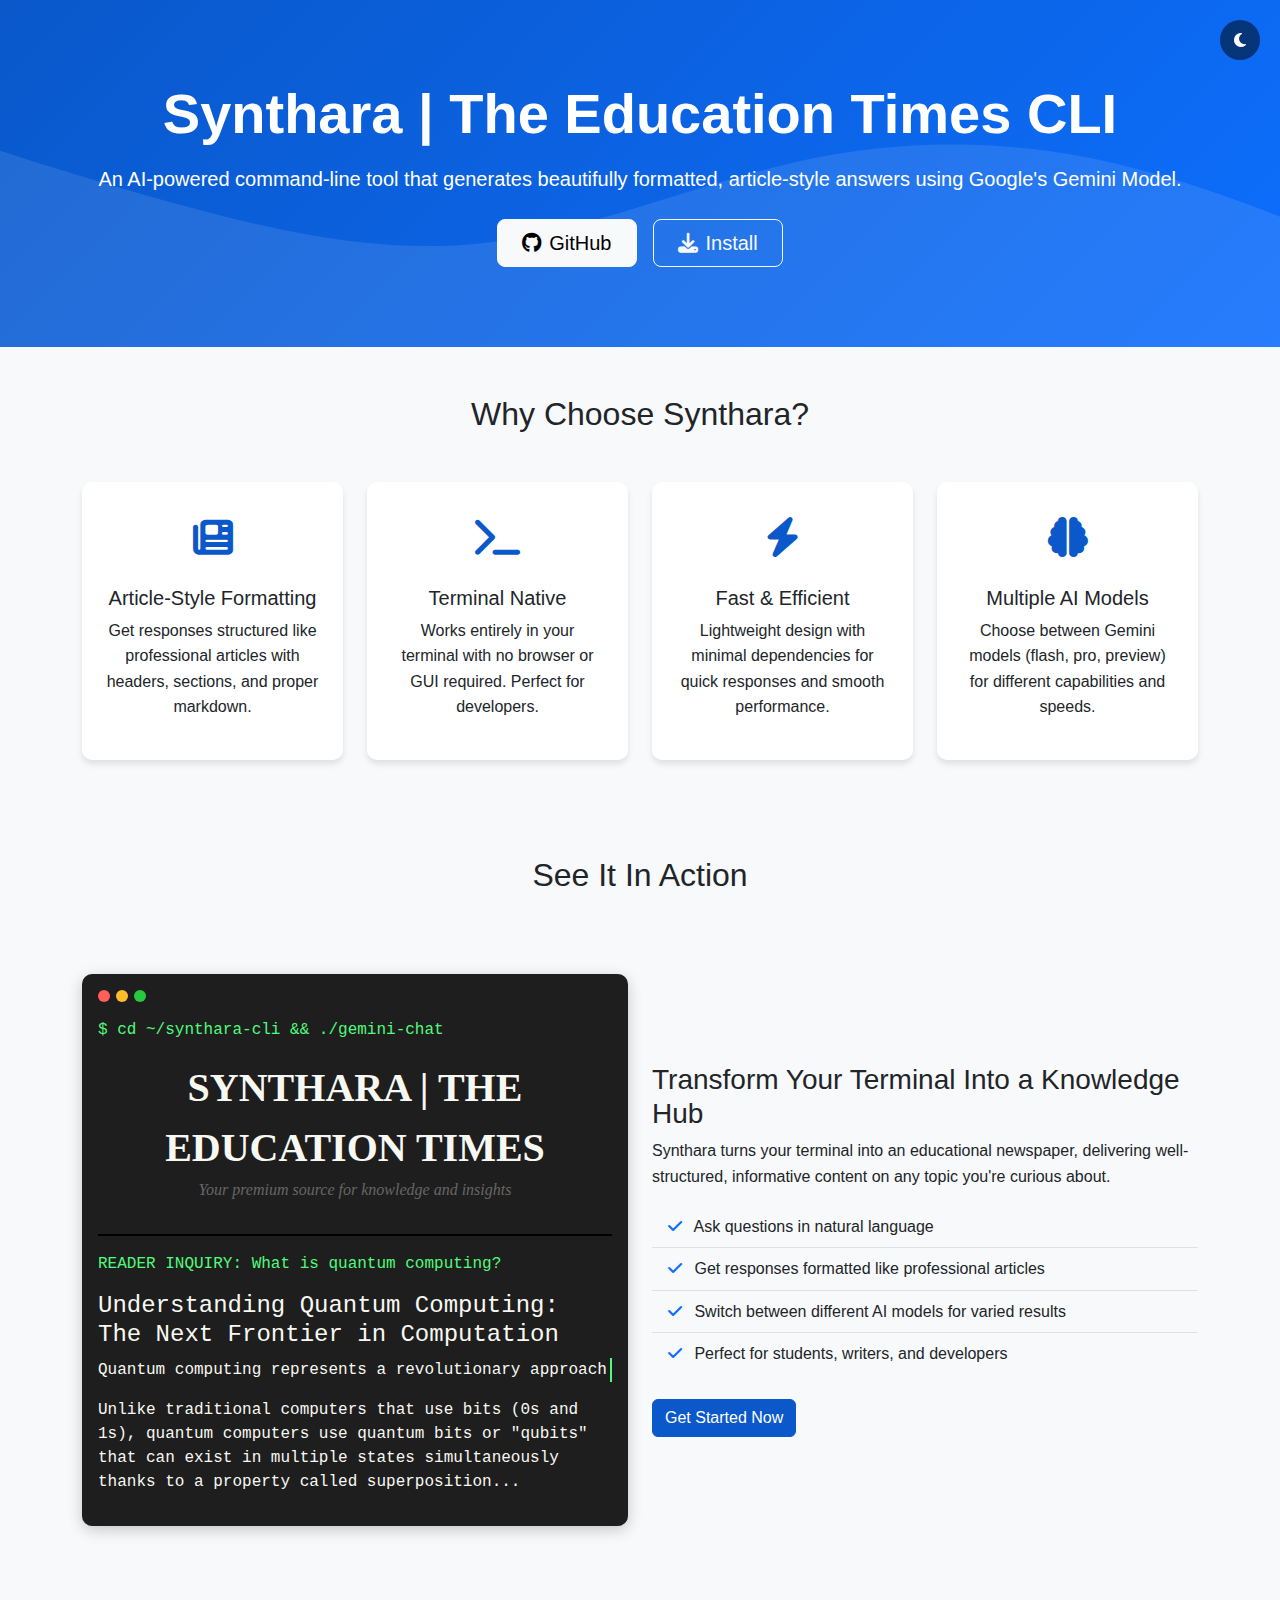
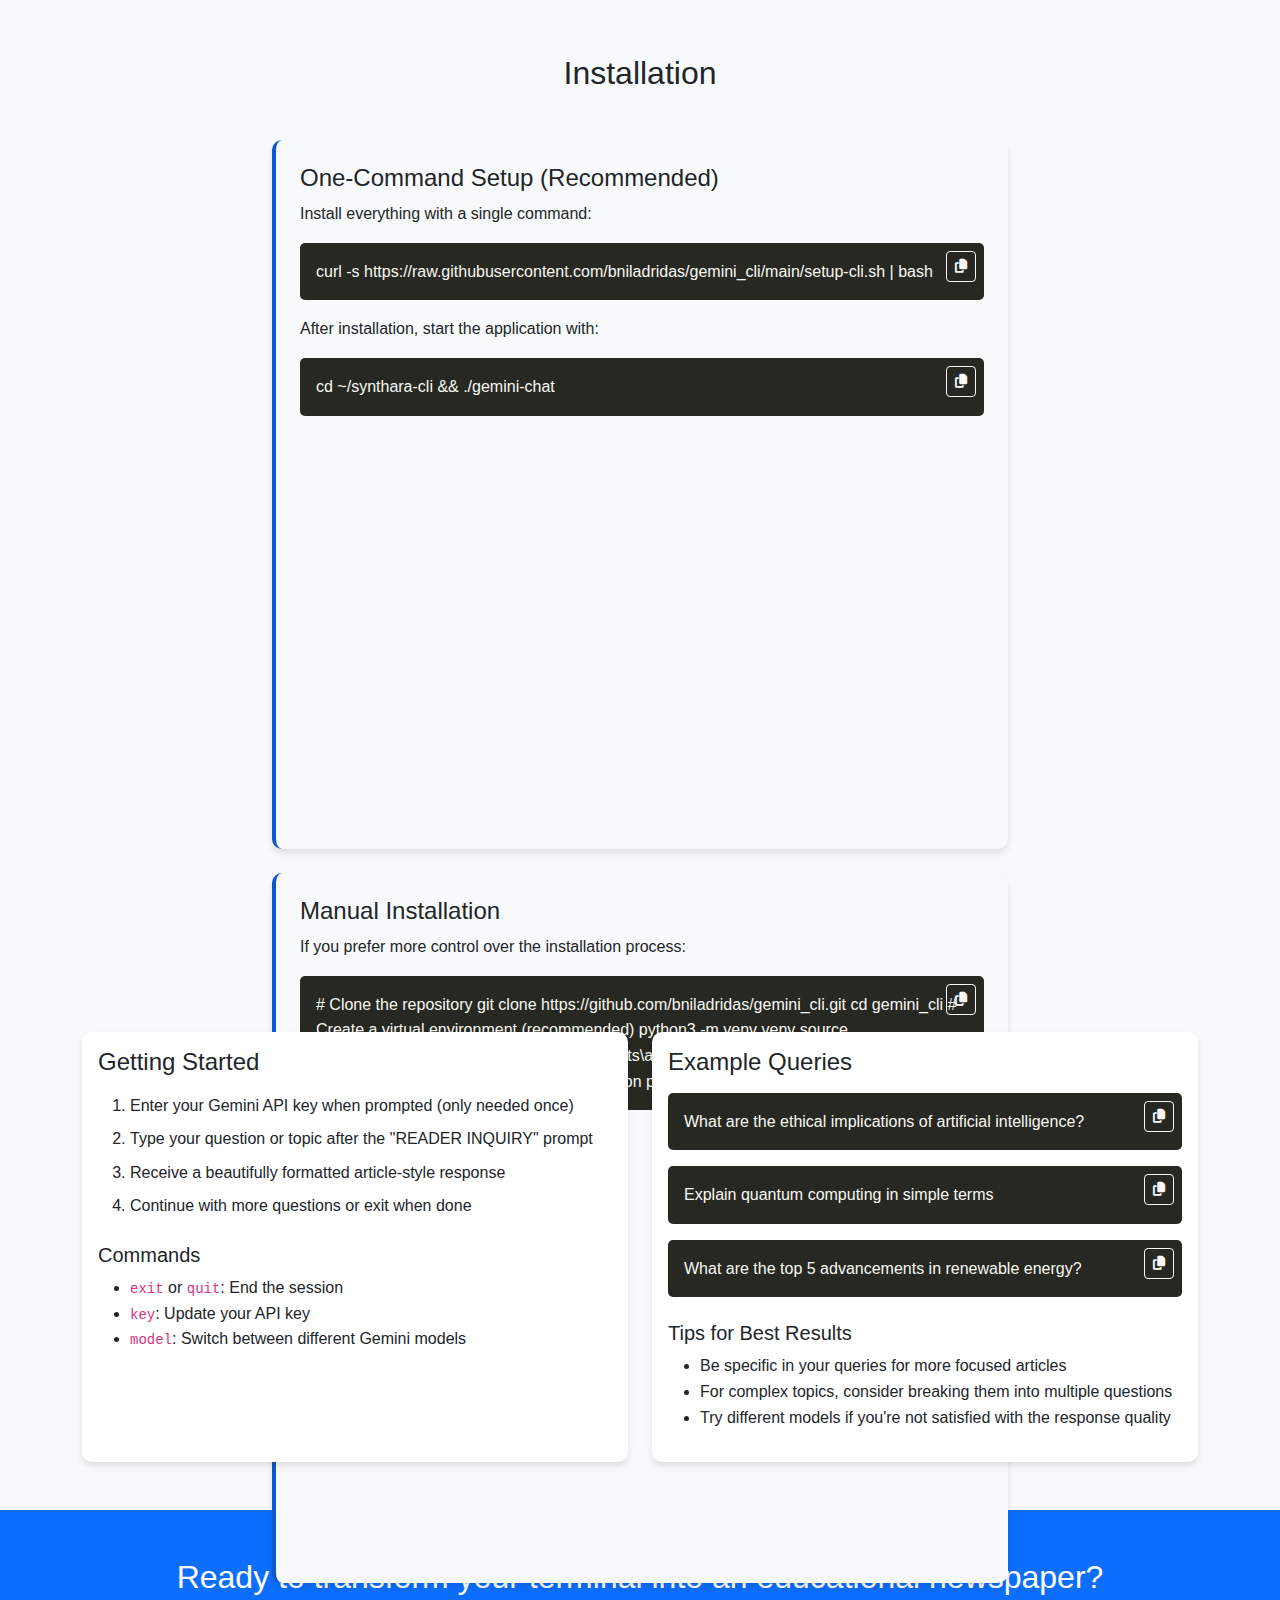
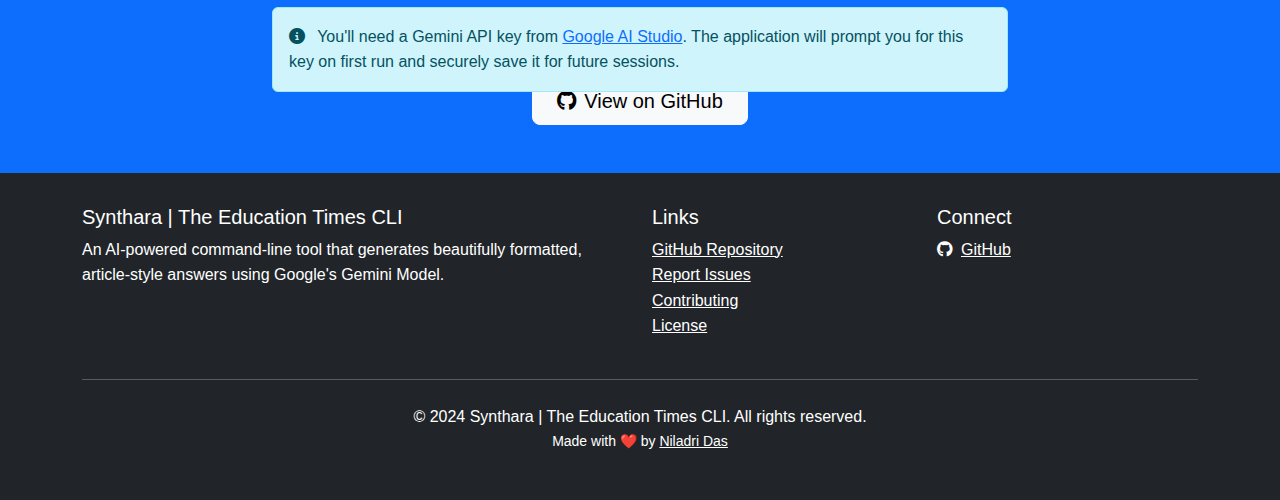
==== docs/index.html @ 9a3beaaf "Add project website with GitHub Pages support" ====
<!DOCTYPE html>
<html lang="en">
<head>
    <meta charset="UTF-8">
    <meta name="viewport" content="width=device-width, initial-scale=1.0">
    <title>Synthara | The Education Times CLI</title>
    <link rel="stylesheet" href="https://cdn.jsdelivr.net/npm/bootstrap@5.3.0/dist/css/bootstrap.min.css">
    <link rel="stylesheet" href="https://cdnjs.cloudflare.com/ajax/libs/font-awesome/6.4.0/css/all.min.css">
    <link rel="stylesheet" href="styles.css">
    <link rel="icon" href="https://avatars.githubusercontent.com/u/203538727?s=200&v=4" type="image/x-icon">
    <style>
        :root {
            --primary-color: #0a58ca;
            --secondary-color: #6c757d;
            --accent-color: #ffc107;
            --dark-color: #212529;
            --light-color: #f8f9fa;
        }

        body {
            font-family: 'Segoe UI', Tahoma, Geneva, Verdana, sans-serif;
            line-height: 1.6;
            color: var(--dark-color);
            background-color: var(--light-color);
        }

        .hero {
            background: linear-gradient(135deg, #0a58ca 0%, #0d6efd 100%);
            color: white;
            padding: 5rem 0;
            position: relative;
            overflow: hidden;
        }

        .hero::after {
            content: "";
            position: absolute;
            top: 0;
            left: 0;
            width: 100%;
            height: 100%;
            background-image: url('data:image/svg+xml;utf8,<svg xmlns="http://www.w3.org/2000/svg" viewBox="0 0 1440 320"><path fill="rgba(255,255,255,0.1)" fill-opacity="1" d="M0,96L48,112C96,128,192,160,288,186.7C384,213,480,235,576,224C672,213,768,171,864,149.3C960,128,1056,128,1152,149.3C1248,171,1344,213,1392,234.7L1440,256L1440,320L1392,320C1344,320,1248,320,1152,320C1056,320,960,320,864,320C768,320,672,320,576,320C480,320,384,320,288,320C192,320,96,320,48,320L0,320Z"></path></svg>');
            background-size: cover;
            background-position: bottom;
            z-index: 0;
        }

        .hero-content {
            position: relative;
            z-index: 1;
        }

        .feature-icon {
            font-size: 2.5rem;
            color: var(--primary-color);
            margin-bottom: 1rem;
        }

        .card {
            border: none;
            border-radius: 10px;
            box-shadow: 0 4px 6px rgba(0, 0, 0, 0.1);
            transition: transform 0.3s ease;
            height: 100%;
        }

        .card:hover {
            transform: translateY(-5px);
        }

        .installation-card {
            background-color: #f8f9fa;
            border-left: 4px solid var(--primary-color);
        }

        .code-block {
            background-color: #272822;
            color: #f8f8f2;
            border-radius: 5px;
            padding: 1rem;
            overflow-x: auto;
        }

        .footer {
            background-color: var(--dark-color);
            color: white;
            padding: 2rem 0;
        }

        .btn-primary {
            background-color: var(--primary-color);
            border-color: var(--primary-color);
        }

        .btn-primary:hover {
            background-color: #0a4caf;
            border-color: #0a4caf;
        }

        .screenshot {
            border-radius: 10px;
            box-shadow: 0 4px 15px rgba(0, 0, 0, 0.1);
            max-width: 100%;
        }

        .terminal-window {
            background-color: #1e1e1e;
            border-radius: 10px;
            padding: 1rem;
            color: #f8f8f2;
            font-family: 'Courier New', Courier, monospace;
            margin: 2rem 0;
            box-shadow: 0 4px 15px rgba(0, 0, 0, 0.2);
        }

        .terminal-header {
            display: flex;
            margin-bottom: 1rem;
        }

        .terminal-button {
            width: 12px;
            height: 12px;
            border-radius: 50%;
            margin-right: 6px;
        }

        .terminal-close {
            background-color: #ff5f56;
        }

        .terminal-minimize {
            background-color: #ffbd2e;
        }

        .terminal-maximize {
            background-color: #27c93f;
        }

        .terminal-content {
            line-height: 1.5;
        }

        .terminal-prompt {
            color: #50fa7b;
        }

        .terminal-response {
            color: #f8f8f2;
            margin-bottom: 1rem;
        }

        .newspaper-header {
            font-family: 'Times New Roman', Times, serif;
            text-align: center;
            border-bottom: 2px solid #000;
            padding-bottom: 1rem;
            margin-bottom: 1rem;
        }

        .newspaper-title {
            font-size: 2.5rem;
            font-weight: bold;
            margin-bottom: 0;
        }

        .newspaper-subtitle {
            font-style: italic;
            color: #666;
        }
    </style>
</head>
<body>
    <!-- Hero Section -->
    <section class="hero">
        <div class="container hero-content text-center">
            <h1 class="display-4 fw-bold mb-3">Synthara | The Education Times CLI</h1>
            <p class="lead mb-4">An AI-powered command-line tool that generates beautifully formatted, article-style answers using Google's Gemini Model.</p>
            <div class="d-flex justify-content-center gap-3">
                <a href="https://github.com/bniladridas/gemini_cli" class="btn btn-light btn-lg px-4">
                    <i class="fab fa-github me-2"></i>GitHub
                </a>
                <a href="#installation" class="btn btn-outline-light btn-lg px-4">
                    <i class="fas fa-download me-2"></i>Install
                </a>
            </div>
        </div>
    </section>

    <!-- Features Section -->
    <section class="py-5">
        <div class="container">
            <h2 class="text-center mb-5">Why Choose Synthara?</h2>
            <div class="row g-4">
                <div class="col-md-6 col-lg-3">
                    <div class="card h-100 p-4 text-center">
                        <div class="feature-icon">
                            <i class="fas fa-newspaper"></i>
                        </div>
                        <h3 class="h5">Article-Style Formatting</h3>
                        <p>Get responses structured like professional articles with headers, sections, and proper markdown.</p>
                    </div>
                </div>
                <div class="col-md-6 col-lg-3">
                    <div class="card h-100 p-4 text-center">
                        <div class="feature-icon">
                            <i class="fas fa-terminal"></i>
                        </div>
                        <h3 class="h5">Terminal Native</h3>
                        <p>Works entirely in your terminal with no browser or GUI required. Perfect for developers.</p>
                    </div>
                </div>
                <div class="col-md-6 col-lg-3">
                    <div class="card h-100 p-4 text-center">
                        <div class="feature-icon">
                            <i class="fas fa-bolt"></i>
                        </div>
                        <h3 class="h5">Fast & Efficient</h3>
                        <p>Lightweight design with minimal dependencies for quick responses and smooth performance.</p>
                    </div>
                </div>
                <div class="col-md-6 col-lg-3">
                    <div class="card h-100 p-4 text-center">
                        <div class="feature-icon">
                            <i class="fas fa-brain"></i>
                        </div>
                        <h3 class="h5">Multiple AI Models</h3>
                        <p>Choose between Gemini models (flash, pro, preview) for different capabilities and speeds.</p>
                    </div>
                </div>
            </div>
        </div>
    </section>

    <!-- Demo Section -->
    <section class="py-5 bg-light">
        <div class="container">
            <h2 class="text-center mb-5">See It In Action</h2>

            <div class="row align-items-center">
                <div class="col-lg-6 mb-4 mb-lg-0">
                    <div class="terminal-window">
                        <div class="terminal-header">
                            <div class="terminal-button terminal-close"></div>
                            <div class="terminal-button terminal-minimize"></div>
                            <div class="terminal-button terminal-maximize"></div>
                        </div>
                        <div class="terminal-content">
                            <p class="terminal-prompt">$ cd ~/synthara-cli && ./gemini-chat</p>
                            <div class="newspaper-header">
                                <p class="newspaper-title">SYNTHARA | THE EDUCATION TIMES</p>
                                <p class="newspaper-subtitle">Your premium source for knowledge and insights</p>
                            </div>
                            <p class="terminal-prompt">READER INQUIRY: What is quantum computing?</p>
                            <div class="terminal-response">
                                <h4>Understanding Quantum Computing: The Next Frontier in Computation</h4>
                                <p>Quantum computing represents a revolutionary approach to processing information, leveraging the strange and counterintuitive properties of quantum mechanics to perform calculations in ways that classical computers simply cannot.</p>
                                <p>Unlike traditional computers that use bits (0s and 1s), quantum computers use quantum bits or "qubits" that can exist in multiple states simultaneously thanks to a property called superposition...</p>
                            </div>
                        </div>
                    </div>
                </div>
                <div class="col-lg-6">
                    <h3>Transform Your Terminal Into a Knowledge Hub</h3>
                    <p>Synthara turns your terminal into an educational newspaper, delivering well-structured, informative content on any topic you're curious about.</p>
                    <ul class="list-group list-group-flush mb-4">
                        <li class="list-group-item bg-transparent"><i class="fas fa-check text-primary me-2"></i> Ask questions in natural language</li>
                        <li class="list-group-item bg-transparent"><i class="fas fa-check text-primary me-2"></i> Get responses formatted like professional articles</li>
                        <li class="list-group-item bg-transparent"><i class="fas fa-check text-primary me-2"></i> Switch between different AI models for varied results</li>
                        <li class="list-group-item bg-transparent"><i class="fas fa-check text-primary me-2"></i> Perfect for students, writers, and developers</li>
                    </ul>
                    <a href="#installation" class="btn btn-primary">Get Started Now</a>
                </div>
            </div>
        </div>
    </section>

    <!-- Installation Section -->
    <section id="installation" class="py-5">
        <div class="container">
            <h2 class="text-center mb-5">Installation</h2>

            <div class="row justify-content-center">
                <div class="col-lg-8">
                    <div class="card installation-card p-4 mb-4">
                        <h3 class="h4">One-Command Setup (Recommended)</h3>
                        <p>Install everything with a single command:</p>
                        <div class="code-block">
                            curl -s https://raw.githubusercontent.com/bniladridas/gemini_cli/main/setup-cli.sh | bash
                        </div>
                        <p class="mt-3">After installation, start the application with:</p>
                        <div class="code-block">
                            cd ~/synthara-cli && ./gemini-chat
                        </div>
                    </div>

                    <div class="card installation-card p-4">
                        <h3 class="h4">Manual Installation</h3>
                        <p>If you prefer more control over the installation process:</p>
                        <div class="code-block">
                            # Clone the repository
                            git clone https://github.com/bniladridas/gemini_cli.git
                            cd gemini_cli

                            # Create a virtual environment (recommended)
                            python3 -m venv venv
                            source venv/bin/activate  # On Windows: venv\Scripts\activate

                            # Install dependencies
                            pip install google-generativeai rich

                            # Run the application
                            python simple_gemini_cli/gemini_chat.py
                        </div>
                    </div>

                    <div class="alert alert-info mt-4">
                        <i class="fas fa-info-circle me-2"></i>
                        You'll need a Gemini API key from <a href="https://aistudio.google.com/app/apikey" target="_blank">Google AI Studio</a>. The application will prompt you for this key on first run and securely save it for future sessions.
                    </div>
                </div>
            </div>
        </div>
    </section>

    <!-- Usage Section -->
    <section class="py-5 bg-light">
        <div class="container">
            <h2 class="text-center mb-5">How to Use</h2>

            <div class="row g-4">
                <div class="col-md-6">
                    <div class="card h-100">
                        <div class="card-body">
                            <h3 class="h4 mb-3">Getting Started</h3>
                            <ol>
                                <li class="mb-2">Enter your Gemini API key when prompted (only needed once)</li>
                                <li class="mb-2">Type your question or topic after the "READER INQUIRY" prompt</li>
                                <li class="mb-2">Receive a beautifully formatted article-style response</li>
                                <li class="mb-2">Continue with more questions or exit when done</li>
                            </ol>
                            <h4 class="h5 mt-4">Commands</h4>
                            <ul>
                                <li><code>exit</code> or <code>quit</code>: End the session</li>
                                <li><code>key</code>: Update your API key</li>
                                <li><code>model</code>: Switch between different Gemini models</li>
                            </ul>
                        </div>
                    </div>
                </div>
                <div class="col-md-6">
                    <div class="card h-100">
                        <div class="card-body">
                            <h3 class="h4 mb-3">Example Queries</h3>
                            <div class="mb-3">
                                <div class="code-block mb-2">
                                    What are the ethical implications of artificial intelligence?
                                </div>
                            </div>
                            <div class="mb-3">
                                <div class="code-block mb-2">
                                    Explain quantum computing in simple terms
                                </div>
                            </div>
                            <div class="mb-3">
                                <div class="code-block mb-2">
                                    What are the top 5 advancements in renewable energy?
                                </div>
                            </div>
                            <h4 class="h5 mt-4">Tips for Best Results</h4>
                            <ul>
                                <li>Be specific in your queries for more focused articles</li>
                                <li>For complex topics, consider breaking them into multiple questions</li>
                                <li>Try different models if you're not satisfied with the response quality</li>
                            </ul>
                        </div>
                    </div>
                </div>
            </div>
        </div>
    </section>

    <!-- CTA Section -->
    <section class="py-5 bg-primary text-white text-center">
        <div class="container">
            <h2 class="mb-4">Ready to transform your terminal into an educational newspaper?</h2>
            <p class="lead mb-4">Get started with Synthara | The Education Times CLI today!</p>
            <a href="https://github.com/bniladridas/gemini_cli" class="btn btn-light btn-lg px-4">
                <i class="fab fa-github me-2"></i>View on GitHub
            </a>
        </div>
    </section>

    <!-- Footer -->
    <footer class="footer">
        <div class="container">
            <div class="row">
                <div class="col-lg-6 mb-4 mb-lg-0">
                    <h3 class="h5">Synthara | The Education Times CLI</h3>
                    <p>An AI-powered command-line tool that generates beautifully formatted, article-style answers using Google's Gemini Model.</p>
                </div>
                <div class="col-lg-3 col-md-6 mb-4 mb-md-0">
                    <h3 class="h5">Links</h3>
                    <ul class="list-unstyled">
                        <li><a href="https://github.com/bniladridas/gemini_cli" class="text-white">GitHub Repository</a></li>
                        <li><a href="https://github.com/bniladridas/gemini_cli/issues" class="text-white">Report Issues</a></li>
                        <li><a href="https://github.com/bniladridas/gemini_cli/blob/main/CONTRIBUTING.md" class="text-white">Contributing</a></li>
                        <li><a href="https://github.com/bniladridas/gemini_cli/blob/main/LICENSE" class="text-white">License</a></li>
                    </ul>
                </div>
                <div class="col-lg-3 col-md-6">
                    <h3 class="h5">Connect</h3>
                    <ul class="list-unstyled">
                        <li><a href="https://github.com/bniladridas" class="text-white"><i class="fab fa-github me-2"></i>GitHub</a></li>
                    </ul>
                </div>
            </div>
            <hr class="my-4 bg-light">
            <div class="text-center">
                <p class="mb-0">© 2024 Synthara | The Education Times CLI. All rights reserved.</p>
                <p class="small">Made with ❤️ by <a href="https://github.com/bniladridas" class="text-white">Niladri Das</a></p>
            </div>
        </div>
    </footer>

    <script src="https://cdn.jsdelivr.net/npm/bootstrap@5.3.0/dist/js/bootstrap.bundle.min.js"></script>
    <script src="script.js"></script>
</body>
</html>
---- docs/styles.css ----
/* Additional styles for the Synthara website */
@media (max-width: 768px) {
    .hero {
        padding: 3rem 0;
    }
    
    .display-4 {
        font-size: 2rem;
    }
    
    .terminal-window {
        margin: 1rem 0;
    }
}

/* Animation for the terminal typing effect */
.typing-animation {
    border-right: 2px solid #50fa7b;
    white-space: nowrap;
    overflow: hidden;
    animation: typing 3.5s steps(40, end), blink-caret 0.75s step-end infinite;
}

@keyframes typing {
    from { width: 0 }
    to { width: 100% }
}

@keyframes blink-caret {
    from, to { border-color: transparent }
    50% { border-color: #50fa7b }
}

/* Smooth scrolling */
html {
    scroll-behavior: smooth;
}

/* Back to top button */
.back-to-top {
    position: fixed;
    bottom: 20px;
    right: 20px;
    display: none;
    width: 40px;
    height: 40px;
    border-radius: 50%;
    background-color: var(--primary-color);
    color: white;
    text-align: center;
    line-height: 40px;
    z-index: 99;
    transition: all 0.3s ease;
}

.back-to-top:hover {
    background-color: #0a4caf;
}

/* Dark mode toggle */
.dark-mode-toggle {
    position: fixed;
    top: 20px;
    right: 20px;
    z-index: 1000;
    background-color: rgba(0, 0, 0, 0.5);
    color: white;
    border: none;
    border-radius: 50%;
    width: 40px;
    height: 40px;
    display: flex;
    align-items: center;
    justify-content: center;
    cursor: pointer;
    transition: all 0.3s ease;
}

.dark-mode-toggle:hover {
    background-color: rgba(0, 0, 0, 0.7);
}

/* Dark mode styles */
body.dark-mode {
    background-color: #121212;
    color: #f8f9fa;
}

body.dark-mode .card {
    background-color: #1e1e1e;
    color: #f8f9fa;
}

body.dark-mode .bg-light {
    background-color: #1a1a1a !important;
}

body.dark-mode .text-dark {
    color: #f8f9fa !important;
}

body.dark-mode .installation-card {
    background-color: #1e1e1e;
}

body.dark-mode .list-group-item {
    background-color: transparent;
    color: #f8f9fa;
}

body.dark-mode .alert-info {
    background-color: #0d47a1;
    color: white;
    border-color: #0a3880;
}

/* Code highlighting */
.hljs {
    display: block;
    overflow-x: auto;
    padding: 0.5em;
    background: #272822;
    color: #f8f8f2;
}

.hljs-keyword,
.hljs-selector-tag,
.hljs-literal,
.hljs-section,
.hljs-link {
    color: #f92672;
}

.hljs-function .hljs-keyword {
    color: #66d9ef;
}

.hljs-string,
.hljs-meta,
.hljs-name,
.hljs-type,
.hljs-attr,
.hljs-symbol,
.hljs-bullet,
.hljs-addition,
.hljs-variable,
.hljs-template-tag,
.hljs-template-variable {
    color: #a6e22e;
}

.hljs-comment,
.hljs-quote,
.hljs-deletion {
    color: #75715e;
}

.hljs-keyword,
.hljs-selector-tag,
.hljs-literal,
.hljs-title,
.hljs-section,
.hljs-doctag,
.hljs-type,
.hljs-name,
.hljs-strong {
    font-weight: bold;
}

.hljs-emphasis {
    font-style: italic;
}
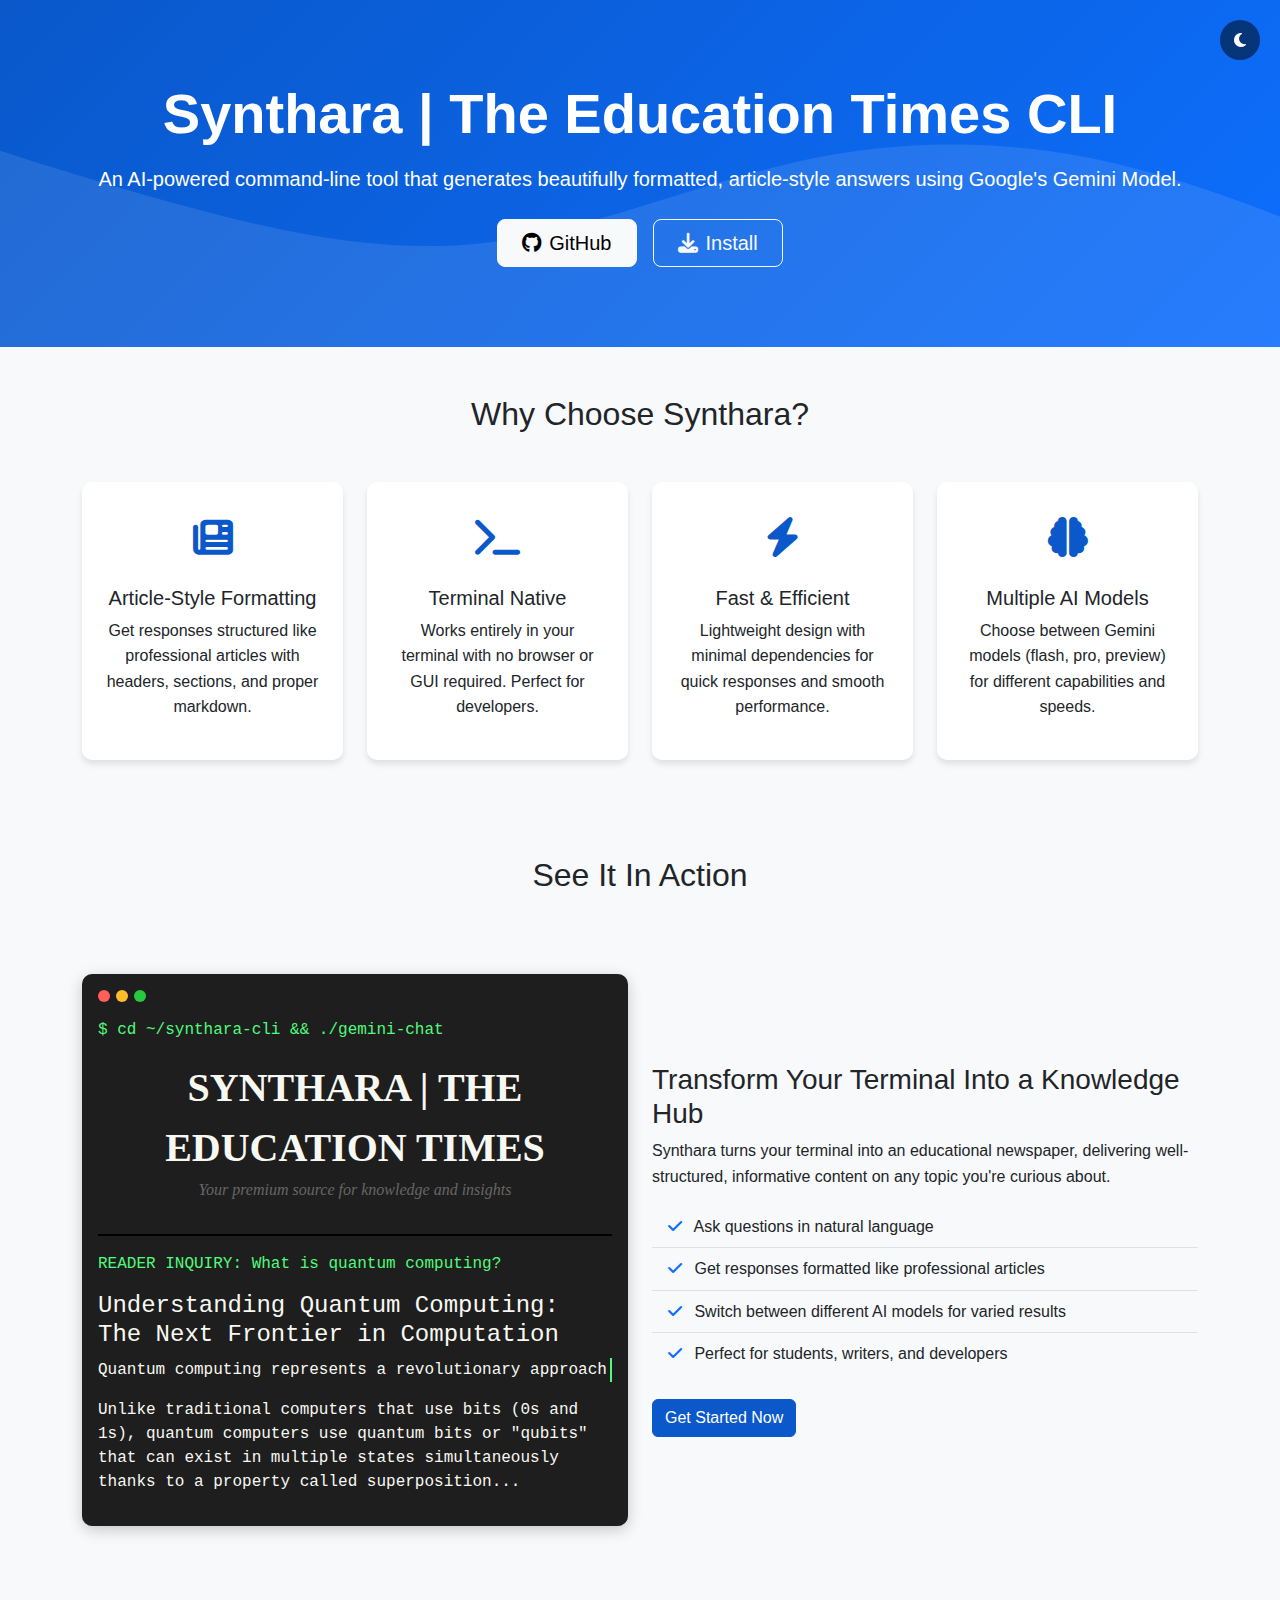
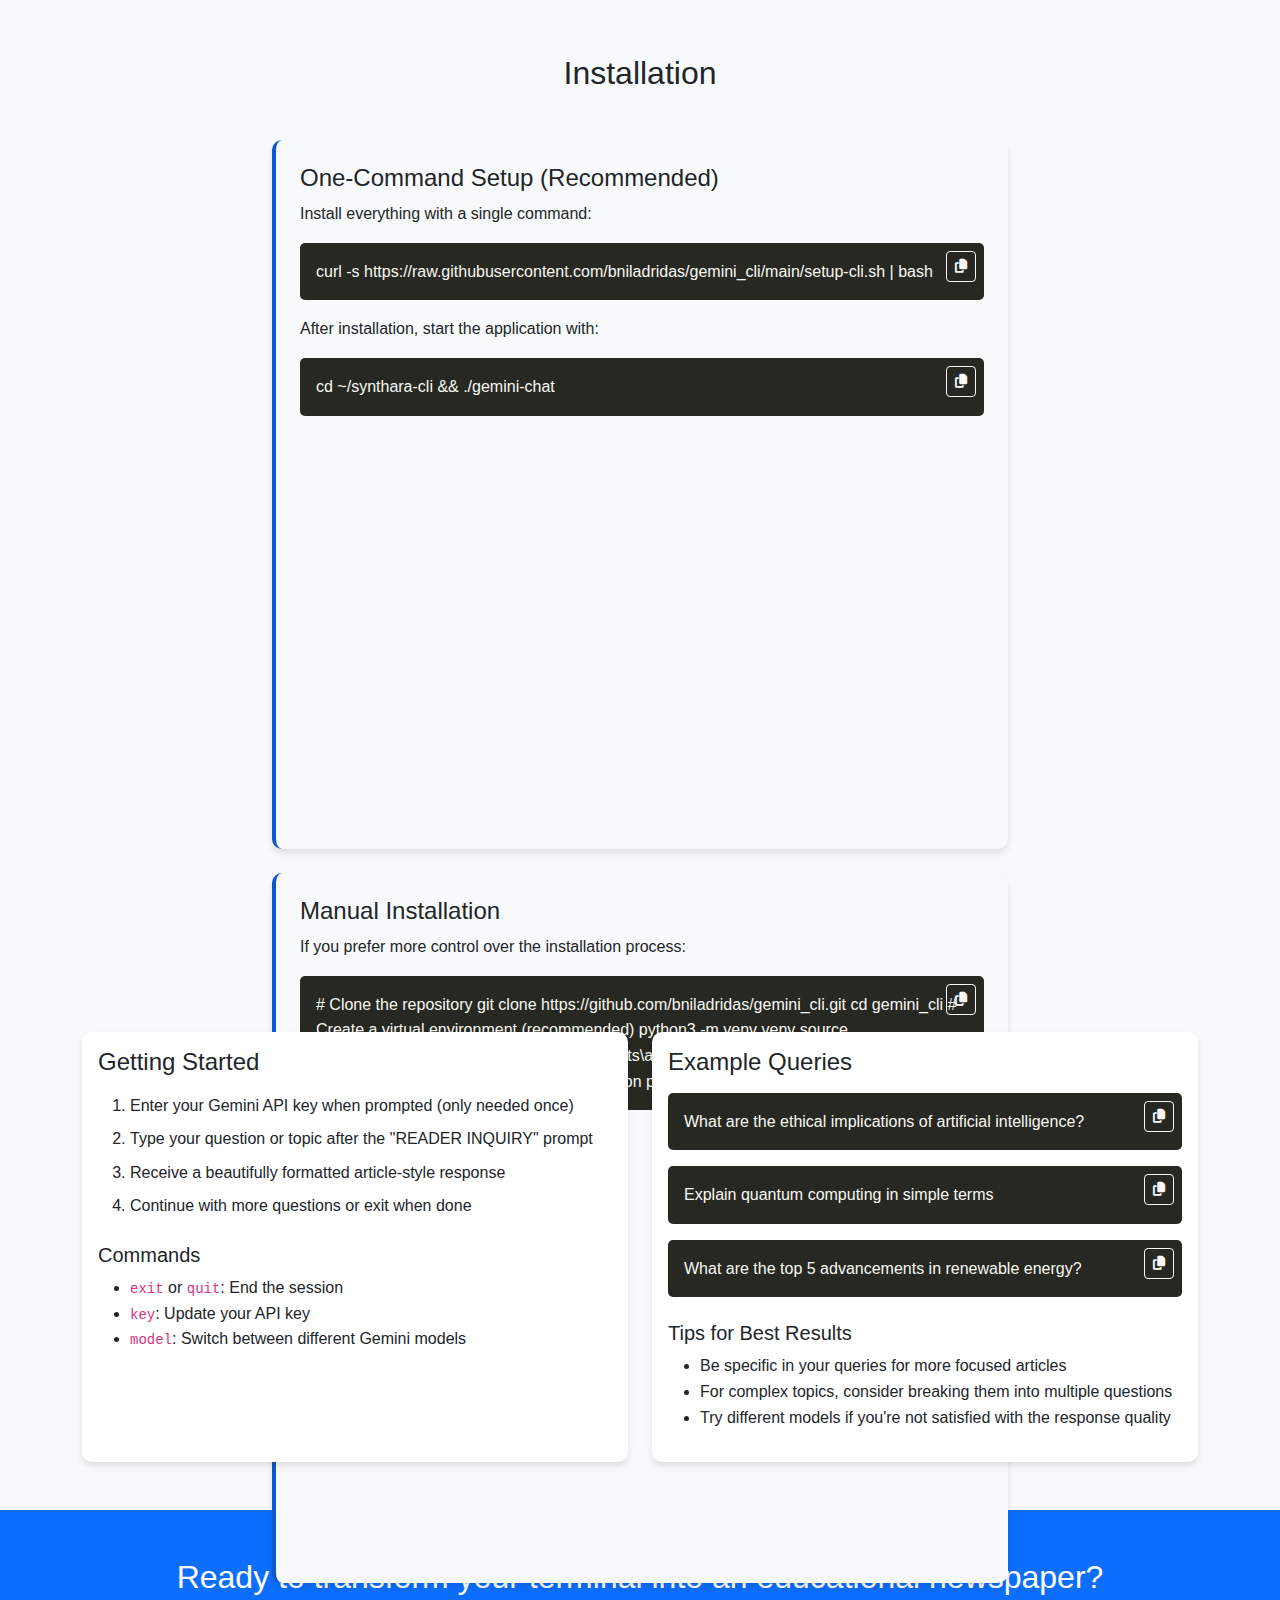
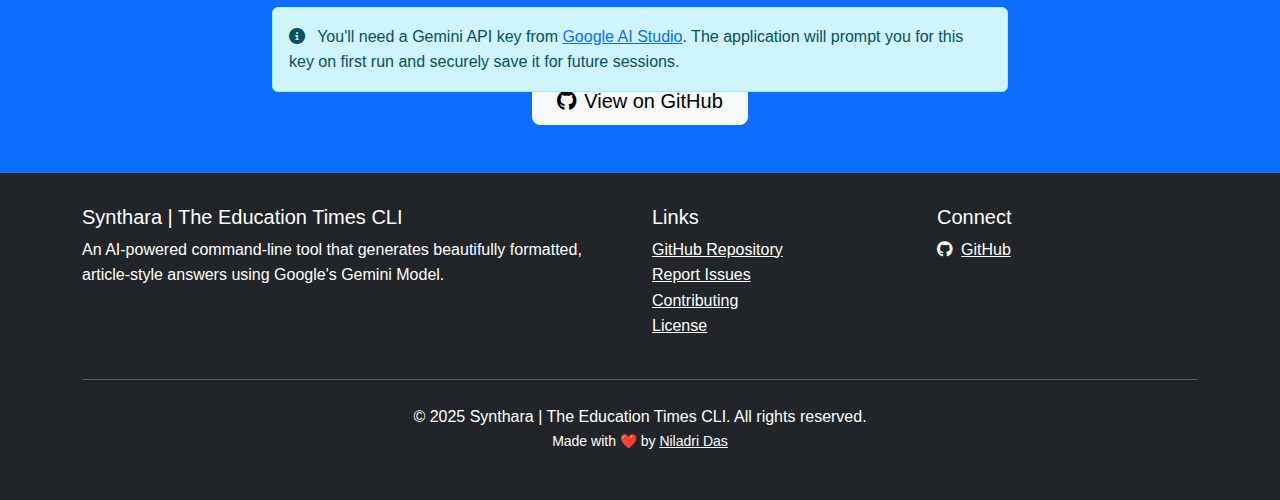
==== commit bd6ecd2a: "Update copyright year to 2025" ====
--- a/docs/index.html
+++ b/docs/index.html
@@ -417,7 +417,7 @@
             </div>
             <hr class="my-4 bg-light">
             <div class="text-center">
-                <p class="mb-0">© 2024 Synthara | The Education Times CLI. All rights reserved.</p>
+                <p class="mb-0">© 2025 Synthara | The Education Times CLI. All rights reserved.</p>
                 <p class="small">Made with ❤️ by <a href="https://github.com/bniladridas" class="text-white">Niladri Das</a></p>
             </div>
         </div>
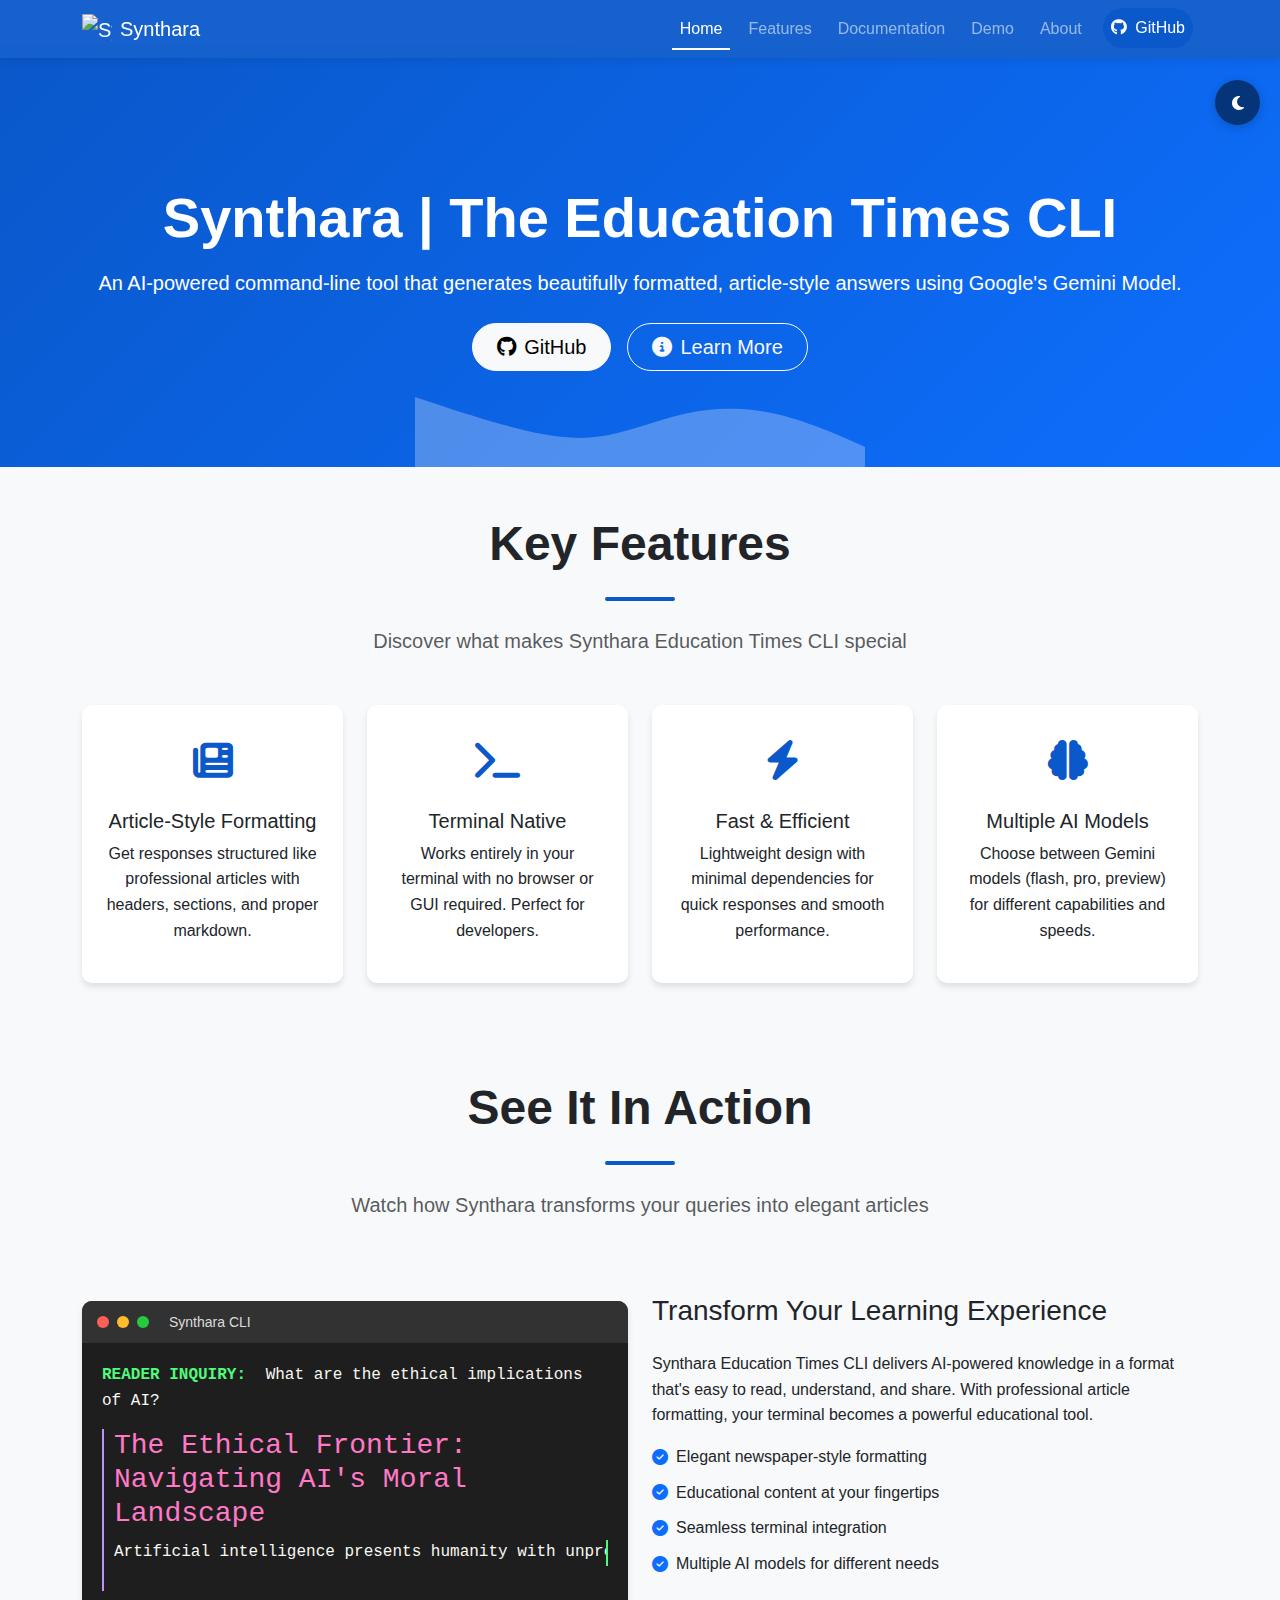
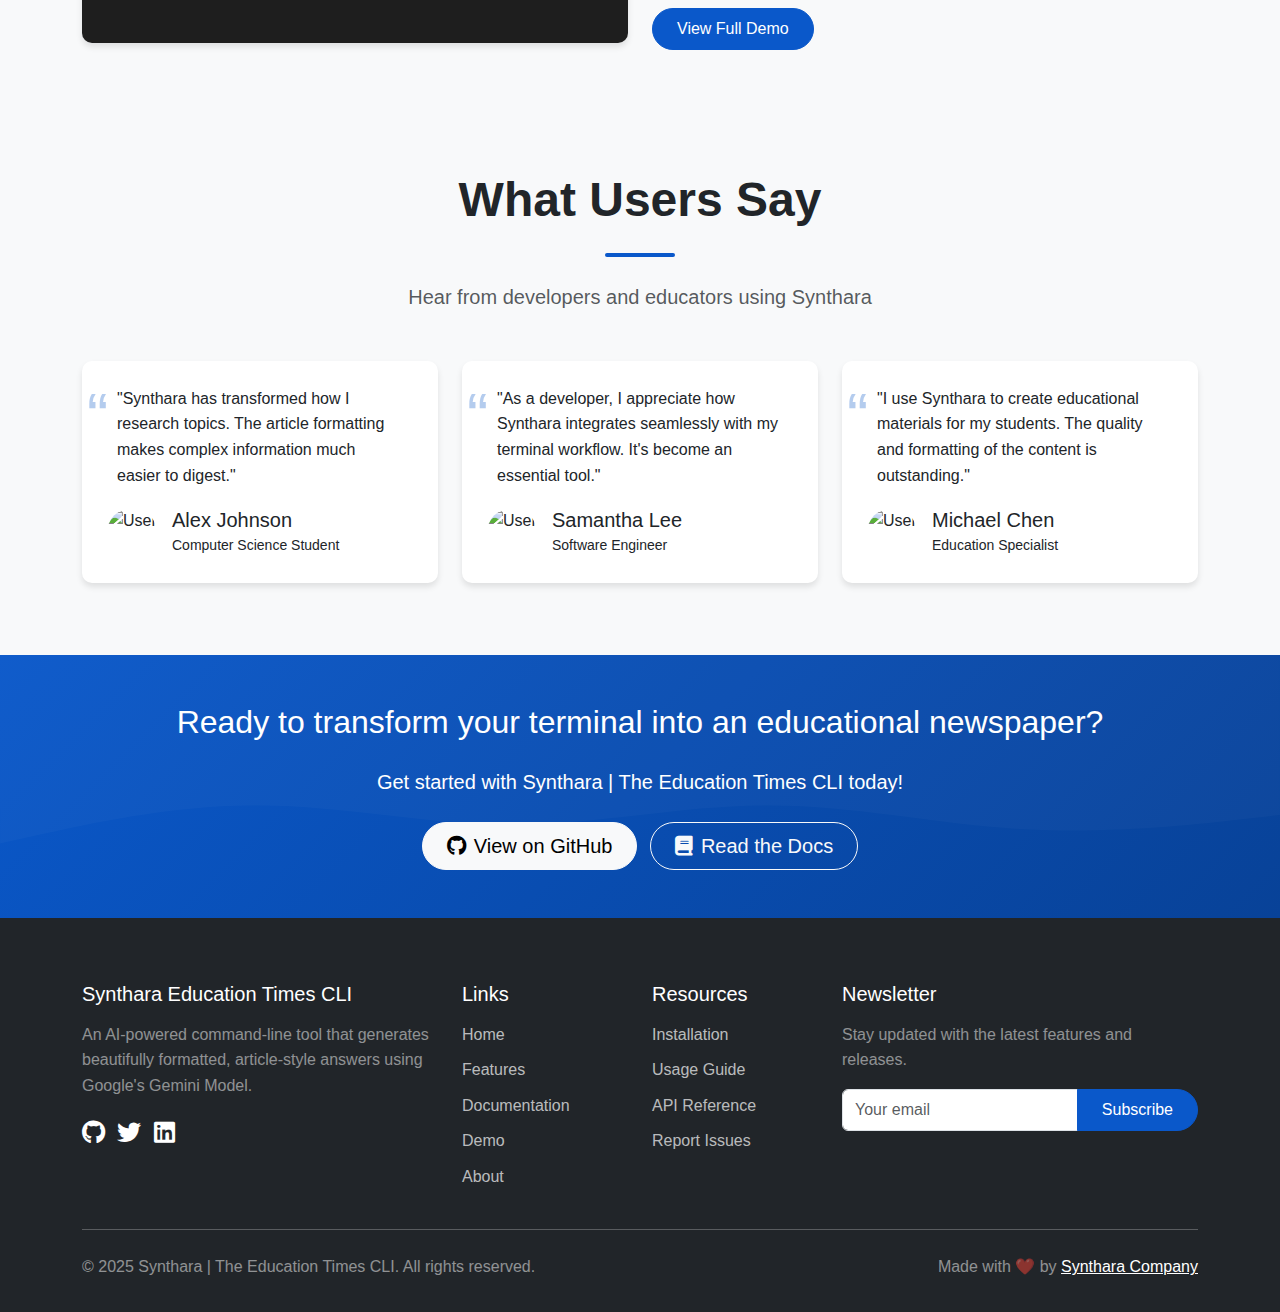
==== commit 2973615c: "feat: Create sophisticated website with advanced features, animations, and professional design" ====
--- a/docs/index.html
+++ b/docs/index.html
@@ -3,197 +3,91 @@
 <head>
     <meta charset="UTF-8">
     <meta name="viewport" content="width=device-width, initial-scale=1.0">
+    <meta name="description" content="Synthara | The Education Times CLI - An AI-powered command-line tool that generates beautifully formatted, article-style answers using Google's Gemini Model.">
+    <meta name="keywords" content="Synthara, Education Times, CLI, AI, Gemini, article, markdown, newspaper">
+    <meta name="author" content="Synthara Company">
+    <meta property="og:title" content="Synthara | The Education Times CLI">
+    <meta property="og:description" content="An AI-powered command-line tool that generates beautifully formatted, article-style answers using Google's Gemini Model.">
+    <meta property="og:type" content="website">
+    <meta property="og:url" content="https://synthara-company.github.io/synthara-education-cli/">
+    <meta property="og:image" content="assets/images/synthara-og-image.png">
     <title>Synthara | The Education Times CLI</title>
     <link rel="stylesheet" href="https://cdn.jsdelivr.net/npm/bootstrap@5.3.0/dist/css/bootstrap.min.css">
     <link rel="stylesheet" href="https://cdnjs.cloudflare.com/ajax/libs/font-awesome/6.4.0/css/all.min.css">
+    <link rel="stylesheet" href="https://cdnjs.cloudflare.com/ajax/libs/animate.css/4.1.1/animate.min.css">
     <link rel="stylesheet" href="styles.css">
-    <link rel="icon" href="https://avatars.githubusercontent.com/u/203538727?s=200&v=4" type="image/x-icon">
-    <style>
-        :root {
-            --primary-color: #0a58ca;
-            --secondary-color: #6c757d;
-            --accent-color: #ffc107;
-            --dark-color: #212529;
-            --light-color: #f8f9fa;
-        }
-
-        body {
-            font-family: 'Segoe UI', Tahoma, Geneva, Verdana, sans-serif;
-            line-height: 1.6;
-            color: var(--dark-color);
-            background-color: var(--light-color);
-        }
-
-        .hero {
-            background: linear-gradient(135deg, #0a58ca 0%, #0d6efd 100%);
-            color: white;
-            padding: 5rem 0;
-            position: relative;
-            overflow: hidden;
-        }
-
-        .hero::after {
-            content: "";
-            position: absolute;
-            top: 0;
-            left: 0;
-            width: 100%;
-            height: 100%;
-            background-image: url('data:image/svg+xml;utf8,<svg xmlns="http://www.w3.org/2000/svg" viewBox="0 0 1440 320"><path fill="rgba(255,255,255,0.1)" fill-opacity="1" d="M0,96L48,112C96,128,192,160,288,186.7C384,213,480,235,576,224C672,213,768,171,864,149.3C960,128,1056,128,1152,149.3C1248,171,1344,213,1392,234.7L1440,256L1440,320L1392,320C1344,320,1248,320,1152,320C1056,320,960,320,864,320C768,320,672,320,576,320C480,320,384,320,288,320C192,320,96,320,48,320L0,320Z"></path></svg>');
-            background-size: cover;
-            background-position: bottom;
-            z-index: 0;
-        }
-
-        .hero-content {
-            position: relative;
-            z-index: 1;
-        }
-
-        .feature-icon {
-            font-size: 2.5rem;
-            color: var(--primary-color);
-            margin-bottom: 1rem;
-        }
-
-        .card {
-            border: none;
-            border-radius: 10px;
-            box-shadow: 0 4px 6px rgba(0, 0, 0, 0.1);
-            transition: transform 0.3s ease;
-            height: 100%;
-        }
-
-        .card:hover {
-            transform: translateY(-5px);
-        }
-
-        .installation-card {
-            background-color: #f8f9fa;
-            border-left: 4px solid var(--primary-color);
-        }
-
-        .code-block {
-            background-color: #272822;
-            color: #f8f8f2;
-            border-radius: 5px;
-            padding: 1rem;
-            overflow-x: auto;
-        }
-
-        .footer {
-            background-color: var(--dark-color);
-            color: white;
-            padding: 2rem 0;
-        }
-
-        .btn-primary {
-            background-color: var(--primary-color);
-            border-color: var(--primary-color);
-        }
-
-        .btn-primary:hover {
-            background-color: #0a4caf;
-            border-color: #0a4caf;
-        }
-
-        .screenshot {
-            border-radius: 10px;
-            box-shadow: 0 4px 15px rgba(0, 0, 0, 0.1);
-            max-width: 100%;
-        }
-
-        .terminal-window {
-            background-color: #1e1e1e;
-            border-radius: 10px;
-            padding: 1rem;
-            color: #f8f8f2;
-            font-family: 'Courier New', Courier, monospace;
-            margin: 2rem 0;
-            box-shadow: 0 4px 15px rgba(0, 0, 0, 0.2);
-        }
-
-        .terminal-header {
-            display: flex;
-            margin-bottom: 1rem;
-        }
-
-        .terminal-button {
-            width: 12px;
-            height: 12px;
-            border-radius: 50%;
-            margin-right: 6px;
-        }
-
-        .terminal-close {
-            background-color: #ff5f56;
-        }
-
-        .terminal-minimize {
-            background-color: #ffbd2e;
-        }
-
-        .terminal-maximize {
-            background-color: #27c93f;
-        }
-
-        .terminal-content {
-            line-height: 1.5;
-        }
-
-        .terminal-prompt {
-            color: #50fa7b;
-        }
-
-        .terminal-response {
-            color: #f8f8f2;
-            margin-bottom: 1rem;
-        }
-
-        .newspaper-header {
-            font-family: 'Times New Roman', Times, serif;
-            text-align: center;
-            border-bottom: 2px solid #000;
-            padding-bottom: 1rem;
-            margin-bottom: 1rem;
-        }
-
-        .newspaper-title {
-            font-size: 2.5rem;
-            font-weight: bold;
-            margin-bottom: 0;
-        }
-
-        .newspaper-subtitle {
-            font-style: italic;
-            color: #666;
-        }
-    </style>
+    <link rel="icon" type="image/png" href="assets/images/favicon.png">
 </head>
 <body>
+    <!-- Navigation -->
+    <nav class="navbar navbar-expand-lg navbar-dark fixed-top">
+        <div class="container">
+            <a class="navbar-brand d-flex align-items-center" href="index.html">
+                <img src="assets/images/synthara-logo.png" alt="Synthara Logo" class="me-2" width="30" height="30">
+                <span>Synthara</span>
+            </a>
+            <button class="navbar-toggler" type="button" data-bs-toggle="collapse" data-bs-target="#navbarNav" aria-controls="navbarNav" aria-expanded="false" aria-label="Toggle navigation">
+                <span class="navbar-toggler-icon"></span>
+            </button>
+            <div class="collapse navbar-collapse" id="navbarNav">
+                <ul class="navbar-nav ms-auto">
+                    <li class="nav-item">
+                        <a class="nav-link active" href="index.html">Home</a>
+                    </li>
+                    <li class="nav-item">
+                        <a class="nav-link" href="features.html">Features</a>
+                    </li>
+                    <li class="nav-item">
+                        <a class="nav-link" href="documentation.html">Documentation</a>
+                    </li>
+                    <li class="nav-item">
+                        <a class="nav-link" href="demo.html">Demo</a>
+                    </li>
+                    <li class="nav-item">
+                        <a class="nav-link" href="about.html">About</a>
+                    </li>
+                    <li class="nav-item">
+                        <a class="nav-link btn btn-primary btn-sm text-white ms-2" href="https://github.com/synthara-company/synthara-education-cli">
+                            <i class="fab fa-github me-1"></i> GitHub
+                        </a>
+                    </li>
+                </ul>
+            </div>
+        </div>
+    </nav>
+
     <!-- Hero Section -->
     <section class="hero">
         <div class="container hero-content text-center">
-            <h1 class="display-4 fw-bold mb-3">Synthara | The Education Times CLI</h1>
-            <p class="lead mb-4">An AI-powered command-line tool that generates beautifully formatted, article-style answers using Google's Gemini Model.</p>
-            <div class="d-flex justify-content-center gap-3">
-                <a href="https://github.com/bniladridas/gemini_cli" class="btn btn-light btn-lg px-4">
+            <h1 class="display-4 fw-bold mb-3 animate__animated animate__fadeInDown">Synthara | The Education Times CLI</h1>
+            <p class="lead mb-4 animate__animated animate__fadeInUp animate__delay-1s">An AI-powered command-line tool that generates beautifully formatted, article-style answers using Google's Gemini Model.</p>
+            <div class="d-flex justify-content-center gap-3 animate__animated animate__fadeInUp animate__delay-2s">
+                <a href="https://github.com/synthara-company/synthara-education-cli" class="btn btn-light btn-lg px-4">
                     <i class="fab fa-github me-2"></i>GitHub
                 </a>
-                <a href="#installation" class="btn btn-outline-light btn-lg px-4">
-                    <i class="fas fa-download me-2"></i>Install
+                <a href="#features" class="btn btn-outline-light btn-lg px-4">
+                    <i class="fas fa-info-circle me-2"></i>Learn More
                 </a>
             </div>
         </div>
+        <div class="wave-animation">
+            <div class="wave wave1"></div>
+            <div class="wave wave2"></div>
+            <div class="wave wave3"></div>
+        </div>
     </section>
 
     <!-- Features Section -->
-    <section class="py-5">
-        <div class="container">
-            <h2 class="text-center mb-5">Why Choose Synthara?</h2>
+    <section id="features" class="py-5">
+        <div class="container">
+            <div class="section-header text-center mb-5">
+                <h2 class="display-5 fw-bold">Key Features</h2>
+                <div class="divider mx-auto"></div>
+                <p class="lead text-muted">Discover what makes Synthara Education Times CLI special</p>
+            </div>
             <div class="row g-4">
-                <div class="col-md-6 col-lg-3">
-                    <div class="card h-100 p-4 text-center">
+                <div class="col-md-6 col-lg-3" data-aos="fade-up" data-aos-delay="100">
+                    <div class="card h-100 p-4 text-center feature-card">
                         <div class="feature-icon">
                             <i class="fas fa-newspaper"></i>
                         </div>
@@ -201,8 +95,8 @@
                         <p>Get responses structured like professional articles with headers, sections, and proper markdown.</p>
                     </div>
                 </div>
-                <div class="col-md-6 col-lg-3">
-                    <div class="card h-100 p-4 text-center">
+                <div class="col-md-6 col-lg-3" data-aos="fade-up" data-aos-delay="200">
+                    <div class="card h-100 p-4 text-center feature-card">
                         <div class="feature-icon">
                             <i class="fas fa-terminal"></i>
                         </div>
@@ -210,8 +104,8 @@
                         <p>Works entirely in your terminal with no browser or GUI required. Perfect for developers.</p>
                     </div>
                 </div>
-                <div class="col-md-6 col-lg-3">
-                    <div class="card h-100 p-4 text-center">
+                <div class="col-md-6 col-lg-3" data-aos="fade-up" data-aos-delay="300">
+                    <div class="card h-100 p-4 text-center feature-card">
                         <div class="feature-icon">
                             <i class="fas fa-bolt"></i>
                         </div>
@@ -219,8 +113,8 @@
                         <p>Lightweight design with minimal dependencies for quick responses and smooth performance.</p>
                     </div>
                 </div>
-                <div class="col-md-6 col-lg-3">
-                    <div class="card h-100 p-4 text-center">
+                <div class="col-md-6 col-lg-3" data-aos="fade-up" data-aos-delay="400">
+                    <div class="card h-100 p-4 text-center feature-card">
                         <div class="feature-icon">
                             <i class="fas fa-brain"></i>
                         </div>
@@ -233,146 +127,98 @@
     </section>
 
     <!-- Demo Section -->
-    <section class="py-5 bg-light">
-        <div class="container">
-            <h2 class="text-center mb-5">See It In Action</h2>
-
+    <section id="demo" class="py-5 bg-light">
+        <div class="container">
+            <div class="section-header text-center mb-5">
+                <h2 class="display-5 fw-bold">See It In Action</h2>
+                <div class="divider mx-auto"></div>
+                <p class="lead text-muted">Watch how Synthara transforms your queries into elegant articles</p>
+            </div>
             <div class="row align-items-center">
-                <div class="col-lg-6 mb-4 mb-lg-0">
+                <div class="col-lg-6 mb-4 mb-lg-0" data-aos="fade-right">
                     <div class="terminal-window">
                         <div class="terminal-header">
-                            <div class="terminal-button terminal-close"></div>
-                            <div class="terminal-button terminal-minimize"></div>
-                            <div class="terminal-button terminal-maximize"></div>
-                        </div>
-                        <div class="terminal-content">
-                            <p class="terminal-prompt">$ cd ~/synthara-cli && ./gemini-chat</p>
-                            <div class="newspaper-header">
-                                <p class="newspaper-title">SYNTHARA | THE EDUCATION TIMES</p>
-                                <p class="newspaper-subtitle">Your premium source for knowledge and insights</p>
-                            </div>
-                            <p class="terminal-prompt">READER INQUIRY: What is quantum computing?</p>
-                            <div class="terminal-response">
-                                <h4>Understanding Quantum Computing: The Next Frontier in Computation</h4>
-                                <p>Quantum computing represents a revolutionary approach to processing information, leveraging the strange and counterintuitive properties of quantum mechanics to perform calculations in ways that classical computers simply cannot.</p>
-                                <p>Unlike traditional computers that use bits (0s and 1s), quantum computers use quantum bits or "qubits" that can exist in multiple states simultaneously thanks to a property called superposition...</p>
-                            </div>
-                        </div>
-                    </div>
-                </div>
-                <div class="col-lg-6">
-                    <h3>Transform Your Terminal Into a Knowledge Hub</h3>
-                    <p>Synthara turns your terminal into an educational newspaper, delivering well-structured, informative content on any topic you're curious about.</p>
-                    <ul class="list-group list-group-flush mb-4">
-                        <li class="list-group-item bg-transparent"><i class="fas fa-check text-primary me-2"></i> Ask questions in natural language</li>
-                        <li class="list-group-item bg-transparent"><i class="fas fa-check text-primary me-2"></i> Get responses formatted like professional articles</li>
-                        <li class="list-group-item bg-transparent"><i class="fas fa-check text-primary me-2"></i> Switch between different AI models for varied results</li>
-                        <li class="list-group-item bg-transparent"><i class="fas fa-check text-primary me-2"></i> Perfect for students, writers, and developers</li>
+                            <div class="terminal-buttons">
+                                <span class="terminal-button red"></span>
+                                <span class="terminal-button yellow"></span>
+                                <span class="terminal-button green"></span>
+                            </div>
+                            <div class="terminal-title">Synthara CLI</div>
+                        </div>
+                        <div class="terminal-body">
+                            <div class="terminal-text">
+                                <span class="terminal-prompt">READER INQUIRY:</span> What are the ethical implications of AI?
+                                <div class="terminal-response">
+                                    <h3>The Ethical Frontier: Navigating AI's Moral Landscape</h3>
+                                    <p class="typing-animation">Artificial intelligence presents humanity with unprecedented ethical challenges...</p>
+                                </div>
+                            </div>
+                        </div>
+                    </div>
+                </div>
+                <div class="col-lg-6" data-aos="fade-left">
+                    <h3 class="mb-4">Transform Your Learning Experience</h3>
+                    <p>Synthara Education Times CLI delivers AI-powered knowledge in a format that's easy to read, understand, and share. With professional article formatting, your terminal becomes a powerful educational tool.</p>
+                    <ul class="feature-list">
+                        <li><i class="fas fa-check-circle text-primary me-2"></i> Elegant newspaper-style formatting</li>
+                        <li><i class="fas fa-check-circle text-primary me-2"></i> Educational content at your fingertips</li>
+                        <li><i class="fas fa-check-circle text-primary me-2"></i> Seamless terminal integration</li>
+                        <li><i class="fas fa-check-circle text-primary me-2"></i> Multiple AI models for different needs</li>
                     </ul>
-                    <a href="#installation" class="btn btn-primary">Get Started Now</a>
-                </div>
-            </div>
-        </div>
-    </section>
-
-    <!-- Installation Section -->
-    <section id="installation" class="py-5">
-        <div class="container">
-            <h2 class="text-center mb-5">Installation</h2>
-
-            <div class="row justify-content-center">
-                <div class="col-lg-8">
-                    <div class="card installation-card p-4 mb-4">
-                        <h3 class="h4">One-Command Setup (Recommended)</h3>
-                        <p>Install everything with a single command:</p>
-                        <div class="code-block">
-                            curl -s https://raw.githubusercontent.com/bniladridas/gemini_cli/main/setup-cli.sh | bash
-                        </div>
-                        <p class="mt-3">After installation, start the application with:</p>
-                        <div class="code-block">
-                            cd ~/synthara-cli && ./gemini-chat
-                        </div>
-                    </div>
-
-                    <div class="card installation-card p-4">
-                        <h3 class="h4">Manual Installation</h3>
-                        <p>If you prefer more control over the installation process:</p>
-                        <div class="code-block">
-                            # Clone the repository
-                            git clone https://github.com/bniladridas/gemini_cli.git
-                            cd gemini_cli
-
-                            # Create a virtual environment (recommended)
-                            python3 -m venv venv
-                            source venv/bin/activate  # On Windows: venv\Scripts\activate
-
-                            # Install dependencies
-                            pip install google-generativeai rich
-
-                            # Run the application
-                            python simple_gemini_cli/gemini_chat.py
-                        </div>
-                    </div>
-
-                    <div class="alert alert-info mt-4">
-                        <i class="fas fa-info-circle me-2"></i>
-                        You'll need a Gemini API key from <a href="https://aistudio.google.com/app/apikey" target="_blank">Google AI Studio</a>. The application will prompt you for this key on first run and securely save it for future sessions.
-                    </div>
-                </div>
-            </div>
-        </div>
-    </section>
-
-    <!-- Usage Section -->
-    <section class="py-5 bg-light">
-        <div class="container">
-            <h2 class="text-center mb-5">How to Use</h2>
-
-            <div class="row g-4">
-                <div class="col-md-6">
-                    <div class="card h-100">
-                        <div class="card-body">
-                            <h3 class="h4 mb-3">Getting Started</h3>
-                            <ol>
-                                <li class="mb-2">Enter your Gemini API key when prompted (only needed once)</li>
-                                <li class="mb-2">Type your question or topic after the "READER INQUIRY" prompt</li>
-                                <li class="mb-2">Receive a beautifully formatted article-style response</li>
-                                <li class="mb-2">Continue with more questions or exit when done</li>
-                            </ol>
-                            <h4 class="h5 mt-4">Commands</h4>
-                            <ul>
-                                <li><code>exit</code> or <code>quit</code>: End the session</li>
-                                <li><code>key</code>: Update your API key</li>
-                                <li><code>model</code>: Switch between different Gemini models</li>
-                            </ul>
-                        </div>
-                    </div>
-                </div>
-                <div class="col-md-6">
-                    <div class="card h-100">
-                        <div class="card-body">
-                            <h3 class="h4 mb-3">Example Queries</h3>
-                            <div class="mb-3">
-                                <div class="code-block mb-2">
-                                    What are the ethical implications of artificial intelligence?
-                                </div>
-                            </div>
-                            <div class="mb-3">
-                                <div class="code-block mb-2">
-                                    Explain quantum computing in simple terms
-                                </div>
-                            </div>
-                            <div class="mb-3">
-                                <div class="code-block mb-2">
-                                    What are the top 5 advancements in renewable energy?
-                                </div>
-                            </div>
-                            <h4 class="h5 mt-4">Tips for Best Results</h4>
-                            <ul>
-                                <li>Be specific in your queries for more focused articles</li>
-                                <li>For complex topics, consider breaking them into multiple questions</li>
-                                <li>Try different models if you're not satisfied with the response quality</li>
-                            </ul>
+                    <a href="demo.html" class="btn btn-primary mt-3">View Full Demo</a>
+                </div>
+            </div>
+        </div>
+    </section>
+
+    <!-- Testimonials Section -->
+    <section id="testimonials" class="py-5">
+        <div class="container">
+            <div class="section-header text-center mb-5">
+                <h2 class="display-5 fw-bold">What Users Say</h2>
+                <div class="divider mx-auto"></div>
+                <p class="lead text-muted">Hear from developers and educators using Synthara</p>
+            </div>
+            <div class="row">
+                <div class="col-md-4 mb-4" data-aos="fade-up">
+                    <div class="testimonial-card">
+                        <div class="testimonial-content">
+                            <p>"Synthara has transformed how I research topics. The article formatting makes complex information much easier to digest."</p>
+                        </div>
+                        <div class="testimonial-author">
+                            <img src="assets/images/testimonial-1.jpg" alt="User" class="testimonial-avatar">
+                            <div>
+                                <h5 class="mb-0">Alex Johnson</h5>
+                                <small>Computer Science Student</small>
+                            </div>
+                        </div>
+                    </div>
+                </div>
+                <div class="col-md-4 mb-4" data-aos="fade-up" data-aos-delay="100">
+                    <div class="testimonial-card">
+                        <div class="testimonial-content">
+                            <p>"As a developer, I appreciate how Synthara integrates seamlessly with my terminal workflow. It's become an essential tool."</p>
+                        </div>
+                        <div class="testimonial-author">
+                            <img src="assets/images/testimonial-2.jpg" alt="User" class="testimonial-avatar">
+                            <div>
+                                <h5 class="mb-0">Samantha Lee</h5>
+                                <small>Software Engineer</small>
+                            </div>
+                        </div>
+                    </div>
+                </div>
+                <div class="col-md-4 mb-4" data-aos="fade-up" data-aos-delay="200">
+                    <div class="testimonial-card">
+                        <div class="testimonial-content">
+                            <p>"I use Synthara to create educational materials for my students. The quality and formatting of the content is outstanding."</p>
+                        </div>
+                        <div class="testimonial-author">
+                            <img src="assets/images/testimonial-3.jpg" alt="User" class="testimonial-avatar">
+                            <div>
+                                <h5 class="mb-0">Michael Chen</h5>
+                                <small>Education Specialist</small>
+                            </div>
                         </div>
                     </div>
                 </div>
@@ -381,13 +227,18 @@
     </section>
 
     <!-- CTA Section -->
-    <section class="py-5 bg-primary text-white text-center">
-        <div class="container">
-            <h2 class="mb-4">Ready to transform your terminal into an educational newspaper?</h2>
-            <p class="lead mb-4">Get started with Synthara | The Education Times CLI today!</p>
-            <a href="https://github.com/bniladridas/gemini_cli" class="btn btn-light btn-lg px-4">
-                <i class="fab fa-github me-2"></i>View on GitHub
-            </a>
+    <section class="py-5 bg-primary text-white text-center cta-section">
+        <div class="container">
+            <h2 class="mb-4 animate__animated animate__fadeIn">Ready to transform your terminal into an educational newspaper?</h2>
+            <p class="lead mb-4 animate__animated animate__fadeIn animate__delay-1s">Get started with Synthara | The Education Times CLI today!</p>
+            <div class="animate__animated animate__fadeIn animate__delay-2s">
+                <a href="https://github.com/synthara-company/synthara-education-cli" class="btn btn-light btn-lg px-4 me-2">
+                    <i class="fab fa-github me-2"></i>View on GitHub
+                </a>
+                <a href="documentation.html" class="btn btn-outline-light btn-lg px-4">
+                    <i class="fas fa-book me-2"></i>Read the Docs
+                </a>
+            </div>
         </div>
     </section>
 
@@ -395,35 +246,60 @@
     <footer class="footer">
         <div class="container">
             <div class="row">
-                <div class="col-lg-6 mb-4 mb-lg-0">
-                    <h3 class="h5">Synthara | The Education Times CLI</h3>
-                    <p>An AI-powered command-line tool that generates beautifully formatted, article-style answers using Google's Gemini Model.</p>
-                </div>
-                <div class="col-lg-3 col-md-6 mb-4 mb-md-0">
-                    <h3 class="h5">Links</h3>
-                    <ul class="list-unstyled">
-                        <li><a href="https://github.com/bniladridas/gemini_cli" class="text-white">GitHub Repository</a></li>
-                        <li><a href="https://github.com/bniladridas/gemini_cli/issues" class="text-white">Report Issues</a></li>
-                        <li><a href="https://github.com/bniladridas/gemini_cli/blob/main/CONTRIBUTING.md" class="text-white">Contributing</a></li>
-                        <li><a href="https://github.com/bniladridas/gemini_cli/blob/main/LICENSE" class="text-white">License</a></li>
+                <div class="col-lg-4 mb-4 mb-lg-0">
+                    <h5 class="text-white mb-3">Synthara Education Times CLI</h5>
+                    <p class="text-white-50">An AI-powered command-line tool that generates beautifully formatted, article-style answers using Google's Gemini Model.</p>
+                    <div class="social-links mt-3">
+                        <a href="https://github.com/synthara-company/synthara-education-cli" class="me-2"><i class="fab fa-github"></i></a>
+                        <a href="https://twitter.com/syntharacompany" class="me-2"><i class="fab fa-twitter"></i></a>
+                        <a href="https://linkedin.com/company/synthara" class="me-2"><i class="fab fa-linkedin"></i></a>
+                    </div>
+                </div>
+                <div class="col-lg-2 col-md-4 mb-4 mb-md-0">
+                    <h5 class="text-white mb-3">Links</h5>
+                    <ul class="list-unstyled footer-links">
+                        <li><a href="index.html">Home</a></li>
+                        <li><a href="features.html">Features</a></li>
+                        <li><a href="documentation.html">Documentation</a></li>
+                        <li><a href="demo.html">Demo</a></li>
+                        <li><a href="about.html">About</a></li>
                     </ul>
                 </div>
-                <div class="col-lg-3 col-md-6">
-                    <h3 class="h5">Connect</h3>
-                    <ul class="list-unstyled">
-                        <li><a href="https://github.com/bniladridas" class="text-white"><i class="fab fa-github me-2"></i>GitHub</a></li>
+                <div class="col-lg-2 col-md-4 mb-4 mb-md-0">
+                    <h5 class="text-white mb-3">Resources</h5>
+                    <ul class="list-unstyled footer-links">
+                        <li><a href="documentation.html#installation">Installation</a></li>
+                        <li><a href="documentation.html#usage">Usage Guide</a></li>
+                        <li><a href="documentation.html#api">API Reference</a></li>
+                        <li><a href="https://github.com/synthara-company/synthara-education-cli/issues">Report Issues</a></li>
                     </ul>
                 </div>
-            </div>
-            <hr class="my-4 bg-light">
-            <div class="text-center">
-                <p class="mb-0">© 2025 Synthara | The Education Times CLI. All rights reserved.</p>
-                <p class="small">Made with ❤️ by <a href="https://github.com/bniladridas" class="text-white">Niladri Das</a></p>
+                <div class="col-lg-4 col-md-4">
+                    <h5 class="text-white mb-3">Newsletter</h5>
+                    <p class="text-white-50">Stay updated with the latest features and releases.</p>
+                    <form class="mt-3">
+                        <div class="input-group">
+                            <input type="email" class="form-control" placeholder="Your email" aria-label="Your email">
+                            <button class="btn btn-primary" type="button">Subscribe</button>
+                        </div>
+                    </form>
+                </div>
+            </div>
+            <hr class="mt-4 mb-4 bg-secondary">
+            <div class="row">
+                <div class="col-md-6 text-center text-md-start">
+                    <p class="mb-0 text-white-50">© 2025 Synthara | The Education Times CLI. All rights reserved.</p>
+                </div>
+                <div class="col-md-6 text-center text-md-end">
+                    <p class="mb-0 text-white-50">Made with ❤️ by <a href="https://github.com/synthara-company" class="text-white">Synthara Company</a></p>
+                </div>
             </div>
         </div>
     </footer>
 
+    <!-- Scripts -->
     <script src="https://cdn.jsdelivr.net/npm/bootstrap@5.3.0/dist/js/bootstrap.bundle.min.js"></script>
+    <script src="https://cdn.jsdelivr.net/npm/aos@2.3.4/dist/aos.js"></script>
     <script src="script.js"></script>
 </body>
 </html>
--- a/docs/styles.css
+++ b/docs/styles.css
@@ -1,15 +1,650 @@
-/* Additional styles for the Synthara website */
+/* Main styles for the Synthara website */
+:root {
+    --primary-color: #0a58ca;
+    --primary-dark: #084298;
+    --secondary-color: #6c757d;
+    --accent-color: #ffc107;
+    --dark-color: #212529;
+    --light-color: #f8f9fa;
+    --success-color: #198754;
+    --info-color: #0dcaf0;
+    --warning-color: #ffc107;
+    --danger-color: #dc3545;
+    --border-radius: 10px;
+    --box-shadow: 0 4px 6px rgba(0, 0, 0, 0.1);
+    --transition: all 0.3s ease;
+}
+
+body {
+    font-family: 'Segoe UI', Tahoma, Geneva, Verdana, sans-serif;
+    line-height: 1.6;
+    color: var(--dark-color);
+    background-color: var(--light-color);
+    padding-top: 56px; /* For fixed navbar */
+}
+
+/* Navigation */
+.navbar {
+    background-color: rgba(10, 88, 202, 0.95);
+    backdrop-filter: blur(10px);
+    box-shadow: 0 2px 10px rgba(0, 0, 0, 0.1);
+    transition: var(--transition);
+}
+
+.navbar-brand img {
+    transition: var(--transition);
+}
+
+.navbar-brand:hover img {
+    transform: rotate(10deg);
+}
+
+.nav-link {
+    position: relative;
+    margin: 0 5px;
+}
+
+.nav-link::after {
+    content: '';
+    position: absolute;
+    width: 0;
+    height: 2px;
+    bottom: 0;
+    left: 0;
+    background-color: white;
+    transition: var(--transition);
+}
+
+.nav-link:hover::after,
+.nav-link.active::after {
+    width: 100%;
+}
+
+/* Hero Section */
+.hero {
+    background: linear-gradient(135deg, #0a58ca 0%, #0d6efd 100%);
+    color: white;
+    padding: 8rem 0 6rem;
+    position: relative;
+    overflow: hidden;
+}
+
+/* Wave Animation */
+.wave-animation {
+    position: absolute;
+    bottom: 0;
+    left: 0;
+    width: 100%;
+    height: 100px;
+    overflow: hidden;
+}
+
+.wave {
+    position: absolute;
+    bottom: 0;
+    left: 0;
+    width: 200%;
+    height: 100%;
+    background: url('data:image/svg+xml;utf8,<svg xmlns="http://www.w3.org/2000/svg" viewBox="0 0 1440 320"><path fill="rgba(255,255,255,0.2)" fill-opacity="1" d="M0,96L48,112C96,128,192,160,288,186.7C384,213,480,235,576,224C672,213,768,171,864,149.3C960,128,1056,128,1152,149.3C1248,171,1344,213,1392,234.7L1440,256L1440,320L1392,320C1344,320,1248,320,1152,320C1056,320,960,320,864,320C768,320,672,320,576,320C480,320,384,320,288,320C192,320,96,320,48,320L0,320Z"></path></svg>');
+    background-size: 50% 100%;
+    background-repeat: repeat-x;
+    animation: wave-animation 25s linear infinite;
+}
+
+.wave1 {
+    opacity: 0.3;
+    animation-duration: 20s;
+}
+
+.wave2 {
+    opacity: 0.5;
+    animation-delay: -5s;
+    animation-duration: 15s;
+}
+
+.wave3 {
+    opacity: 0.7;
+    animation-delay: -2s;
+    animation-duration: 10s;
+}
+
+@keyframes wave-animation {
+    0% { transform: translateX(0); }
+    100% { transform: translateX(-50%); }
+}
+
+/* Section Styling */
+section {
+    padding: 5rem 0;
+}
+
+.section-header {
+    margin-bottom: 3rem;
+}
+
+.divider {
+    height: 4px;
+    width: 70px;
+    background: var(--primary-color);
+    margin: 1.5rem auto;
+    border-radius: 2px;
+}
+
+/* Feature Cards */
+.feature-card {
+    border: none;
+    border-radius: var(--border-radius);
+    box-shadow: var(--box-shadow);
+    transition: var(--transition);
+    height: 100%;
+    overflow: hidden;
+    position: relative;
+    z-index: 1;
+}
+
+.feature-card::before {
+    content: '';
+    position: absolute;
+    top: 0;
+    left: 0;
+    width: 100%;
+    height: 100%;
+    background: linear-gradient(135deg, var(--primary-color) 0%, var(--info-color) 100%);
+    opacity: 0;
+    z-index: -1;
+    transition: var(--transition);
+}
+
+.feature-card:hover {
+    transform: translateY(-10px);
+    box-shadow: 0 10px 20px rgba(0, 0, 0, 0.15);
+}
+
+.feature-card:hover::before {
+    opacity: 0.1;
+}
+
+.feature-icon {
+    font-size: 2.5rem;
+    color: var(--primary-color);
+    margin-bottom: 1rem;
+    transition: var(--transition);
+}
+
+.feature-card:hover .feature-icon {
+    transform: scale(1.1);
+    color: var(--primary-dark);
+}
+
+/* Terminal Window */
+.terminal-window {
+    background-color: #1e1e1e;
+    border-radius: var(--border-radius);
+    box-shadow: var(--box-shadow);
+    overflow: hidden;
+    margin: 2rem 0;
+}
+
+.terminal-header {
+    background-color: #323232;
+    padding: 10px 15px;
+    display: flex;
+    align-items: center;
+}
+
+.terminal-buttons {
+    display: flex;
+    gap: 8px;
+}
+
+.terminal-button {
+    width: 12px;
+    height: 12px;
+    border-radius: 50%;
+    display: inline-block;
+}
+
+.terminal-button.red {
+    background-color: #ff5f56;
+}
+
+.terminal-button.yellow {
+    background-color: #ffbd2e;
+}
+
+.terminal-button.green {
+    background-color: #27c93f;
+}
+
+.terminal-title {
+    color: #ddd;
+    font-size: 14px;
+    margin-left: 20px;
+}
+
+.terminal-body {
+    padding: 20px;
+    color: #f8f8f2;
+    font-family: 'Courier New', monospace;
+    min-height: 300px;
+}
+
+.terminal-prompt {
+    color: #50fa7b;
+    font-weight: bold;
+    margin-right: 10px;
+}
+
+.terminal-response {
+    margin-top: 15px;
+    padding-left: 10px;
+    border-left: 2px solid #bd93f9;
+}
+
+.terminal-response h3 {
+    color: #ff79c6;
+    margin-bottom: 10px;
+}
+
+/* Feature List */
+.feature-list {
+    list-style: none;
+    padding-left: 0;
+}
+
+.feature-list li {
+    margin-bottom: 10px;
+    display: flex;
+    align-items: center;
+}
+
+/* Testimonials */
+.testimonial-card {
+    background-color: white;
+    border-radius: var(--border-radius);
+    box-shadow: var(--box-shadow);
+    padding: 25px;
+    height: 100%;
+    transition: var(--transition);
+}
+
+.testimonial-card:hover {
+    transform: translateY(-5px);
+    box-shadow: 0 10px 20px rgba(0, 0, 0, 0.1);
+}
+
+.testimonial-content {
+    position: relative;
+    padding: 0 10px;
+    margin-bottom: 20px;
+}
+
+.testimonial-content::before {
+    content: '\201C';
+    font-size: 4rem;
+    position: absolute;
+    left: -20px;
+    top: -20px;
+    color: var(--primary-color);
+    opacity: 0.3;
+}
+
+.testimonial-author {
+    display: flex;
+    align-items: center;
+}
+
+.testimonial-avatar {
+    width: 50px;
+    height: 50px;
+    border-radius: 50%;
+    margin-right: 15px;
+    object-fit: cover;
+}
+
+/* CTA Section */
+.cta-section {
+    background: linear-gradient(135deg, var(--primary-color) 0%, var(--primary-dark) 100%);
+    position: relative;
+    overflow: hidden;
+}
+
+.cta-section::before {
+    content: '';
+    position: absolute;
+    top: 0;
+    left: 0;
+    width: 100%;
+    height: 100%;
+    background-image: url('data:image/svg+xml;utf8,<svg xmlns="http://www.w3.org/2000/svg" viewBox="0 0 1440 320"><path fill="rgba(255,255,255,0.05)" fill-opacity="1" d="M0,224L48,213.3C96,203,192,181,288,181.3C384,181,480,203,576,202.7C672,203,768,181,864,181.3C960,181,1056,203,1152,208C1248,213,1344,203,1392,197.3L1440,192L1440,0L1392,0C1344,0,1248,0,1152,0C1056,0,960,0,864,0C768,0,672,0,576,0C480,0,384,0,288,0C192,0,96,0,48,0L0,0Z"></path></svg>');
+    background-size: cover;
+    background-position: center;
+    opacity: 0.5;
+}
+
+/* Footer */
+.footer {
+    background-color: var(--dark-color);
+    color: white;
+    padding: 4rem 0 2rem;
+}
+
+.footer-links li {
+    margin-bottom: 10px;
+}
+
+.footer-links a {
+    color: rgba(255, 255, 255, 0.7);
+    text-decoration: none;
+    transition: var(--transition);
+}
+
+.footer-links a:hover {
+    color: white;
+    text-decoration: underline;
+}
+
+.social-links a {
+    color: white;
+    font-size: 1.5rem;
+    transition: var(--transition);
+}
+
+.social-links a:hover {
+    color: var(--accent-color);
+    transform: translateY(-3px);
+}
+
+/* Page Header */
+.page-header {
+    background: linear-gradient(135deg, var(--primary-color) 0%, #0d6efd 100%);
+    color: white;
+    padding: 8rem 0 4rem;
+    position: relative;
+    overflow: hidden;
+    margin-bottom: 2rem;
+}
+
+.page-header::after {
+    content: "";
+    position: absolute;
+    bottom: 0;
+    left: 0;
+    width: 100%;
+    height: 70px;
+    background-image: url('data:image/svg+xml;utf8,<svg xmlns="http://www.w3.org/2000/svg" viewBox="0 0 1440 320"><path fill="rgba(255,255,255,1)" fill-opacity="1" d="M0,96L48,112C96,128,192,160,288,186.7C384,213,480,235,576,224C672,213,768,171,864,149.3C960,128,1056,128,1152,149.3C1248,171,1344,213,1392,234.7L1440,256L1440,320L1392,320C1344,320,1248,320,1152,320C1056,320,960,320,864,320C768,320,672,320,576,320C480,320,384,320,288,320C192,320,96,320,48,320L0,320Z"></path></svg>');
+    background-size: cover;
+    background-position: center top;
+    z-index: 1;
+}
+
+/* Documentation Styles */
+.docs-sidebar {
+    position: sticky;
+    top: 80px;
+}
+
+.docs-nav .nav-link {
+    color: var(--dark-color);
+    padding: 0.5rem 0;
+    border-left: 2px solid transparent;
+    transition: var(--transition);
+}
+
+.docs-nav .nav-link:hover,
+.docs-nav .nav-link.active {
+    color: var(--primary-color);
+    border-left-color: var(--primary-color);
+    padding-left: 0.5rem;
+}
+
+.docs-section {
+    scroll-margin-top: 80px;
+}
+
+/* Interactive Terminal */
+.interactive-terminal .terminal-body {
+    min-height: 400px;
+}
+
+.terminal-input-area {
+    display: flex;
+    align-items: center;
+    margin: 15px 0;
+}
+
+.terminal-input {
+    background: transparent;
+    border: none;
+    color: #f8f8f2;
+    font-family: 'Courier New', monospace;
+    flex-grow: 1;
+    margin-left: 10px;
+    outline: none;
+}
+
+.terminal-footer {
+    background-color: #323232;
+    padding: 10px 15px;
+    border-top: 1px solid #444;
+}
+
+.example-queries {
+    display: flex;
+    flex-wrap: wrap;
+    gap: 5px;
+    align-items: center;
+}
+
+.example-queries p {
+    margin: 0 10px 0 0;
+    color: #ddd;
+    font-size: 14px;
+}
+
+.example-query {
+    font-size: 12px;
+    padding: 2px 8px;
+    white-space: nowrap;
+}
+
+/* GitHub Card */
+.github-card {
+    background-color: white;
+    border-radius: var(--border-radius);
+    box-shadow: var(--box-shadow);
+    overflow: hidden;
+    transition: var(--transition);
+}
+
+.github-card:hover {
+    transform: translateY(-5px);
+    box-shadow: 0 10px 20px rgba(0, 0, 0, 0.1);
+}
+
+.github-card-header {
+    background-color: #24292e;
+    color: white;
+    padding: 15px;
+    font-weight: bold;
+    font-size: 1.1rem;
+}
+
+.github-card-body {
+    padding: 20px;
+}
+
+.github-stats {
+    display: flex;
+    justify-content: space-around;
+    margin-bottom: 20px;
+    text-align: center;
+}
+
+.github-stat {
+    display: flex;
+    flex-direction: column;
+    align-items: center;
+}
+
+.github-stat i {
+    font-size: 1.5rem;
+    color: var(--primary-color);
+    margin-bottom: 5px;
+}
+
+.github-activity {
+    border-top: 1px solid #eee;
+    padding-top: 15px;
+}
+
+.activity-item {
+    margin-bottom: 10px;
+    display: flex;
+    align-items: center;
+}
+
+.activity-item i {
+    color: var(--primary-color);
+    margin-right: 10px;
+    width: 20px;
+    text-align: center;
+}
+
+/* Team Cards */
+.team-card {
+    border: none;
+    border-radius: var(--border-radius);
+    box-shadow: var(--box-shadow);
+    transition: var(--transition);
+    overflow: hidden;
+}
+
+.team-card:hover {
+    transform: translateY(-5px);
+    box-shadow: 0 10px 20px rgba(0, 0, 0, 0.1);
+}
+
+.team-card .social-links a {
+    color: var(--primary-color);
+    font-size: 1.2rem;
+    transition: var(--transition);
+}
+
+.team-card .social-links a:hover {
+    color: var(--primary-dark);
+    transform: translateY(-3px);
+}
+
+/* Contact Cards */
+.contact-card {
+    border: none;
+    border-radius: var(--border-radius);
+    box-shadow: var(--box-shadow);
+    transition: var(--transition);
+}
+
+.contact-card:hover {
+    transform: translateY(-5px);
+    box-shadow: 0 10px 20px rgba(0, 0, 0, 0.1);
+}
+
+.contact-icon {
+    font-size: 2.5rem;
+    color: var(--primary-color);
+}
+
+/* Use Case Cards */
+.use-case-card {
+    border: none;
+    border-radius: var(--border-radius);
+    box-shadow: var(--box-shadow);
+    transition: var(--transition);
+    padding: 1.5rem;
+}
+
+.use-case-card:hover {
+    transform: translateY(-5px);
+    box-shadow: 0 10px 20px rgba(0, 0, 0, 0.1);
+}
+
+/* Typing Indicator */
+.typing-indicator {
+    display: inline-flex;
+    align-items: center;
+}
+
+.typing-indicator span {
+    height: 10px;
+    width: 10px;
+    margin: 0 2px;
+    background-color: #50fa7b;
+    border-radius: 50%;
+    display: inline-block;
+    animation: typing-bounce 1.4s infinite ease-in-out both;
+}
+
+.typing-indicator span:nth-child(1) {
+    animation-delay: -0.32s;
+}
+
+.typing-indicator span:nth-child(2) {
+    animation-delay: -0.16s;
+}
+
+@keyframes typing-bounce {
+    0%, 80%, 100% { transform: scale(0); }
+    40% { transform: scale(1); }
+}
+
+/* Responsive Styles */
+@media (max-width: 992px) {
+    .hero {
+        padding: 6rem 0 4rem;
+    }
+
+    .display-4 {
+        font-size: 2.5rem;
+    }
+
+    .page-header {
+        padding: 6rem 0 3rem;
+    }
+
+    .github-stats {
+        flex-direction: column;
+        gap: 15px;
+    }
+}
+
 @media (max-width: 768px) {
     .hero {
-        padding: 3rem 0;
+        padding: 5rem 0 3rem;
     }
-    
+
     .display-4 {
         font-size: 2rem;
     }
-    
+
     .terminal-window {
         margin: 1rem 0;
+    }
+
+    .section-header {
+        margin-bottom: 2rem;
+    }
+
+    .page-header {
+        padding: 5rem 0 2rem;
+    }
+
+    .example-queries {
+        flex-direction: column;
+        align-items: flex-start;
+    }
+
+    .example-queries p {
+        margin-bottom: 10px;
     }
 }
 
@@ -19,6 +654,8 @@
     white-space: nowrap;
     overflow: hidden;
     animation: typing 3.5s steps(40, end), blink-caret 0.75s step-end infinite;
+    display: inline-block;
+    max-width: 100%;
 }
 
 @keyframes typing {
@@ -29,6 +666,53 @@
 @keyframes blink-caret {
     from, to { border-color: transparent }
     50% { border-color: #50fa7b }
+}
+
+/* Animations */
+.fade-in {
+    animation: fadeIn 1s ease-in-out;
+}
+
+@keyframes fadeIn {
+    from { opacity: 0; }
+    to { opacity: 1; }
+}
+
+.slide-up {
+    animation: slideUp 0.8s ease-out;
+}
+
+@keyframes slideUp {
+    from { transform: translateY(50px); opacity: 0; }
+    to { transform: translateY(0); opacity: 1; }
+}
+
+.scale-in {
+    animation: scaleIn 0.5s ease-out;
+}
+
+@keyframes scaleIn {
+    from { transform: scale(0.8); opacity: 0; }
+    to { transform: scale(1); opacity: 1; }
+}
+
+.bounce {
+    animation: bounce 1s ease infinite;
+}
+
+@keyframes bounce {
+    0%, 100% { transform: translateY(0); }
+    50% { transform: translateY(-10px); }
+}
+
+.pulse {
+    animation: pulse 2s ease infinite;
+}
+
+@keyframes pulse {
+    0% { transform: scale(1); }
+    50% { transform: scale(1.05); }
+    100% { transform: scale(1); }
 }
 
 /* Smooth scrolling */
@@ -42,42 +726,90 @@
     bottom: 20px;
     right: 20px;
     display: none;
-    width: 40px;
-    height: 40px;
+    width: 45px;
+    height: 45px;
     border-radius: 50%;
     background-color: var(--primary-color);
     color: white;
     text-align: center;
-    line-height: 40px;
+    line-height: 45px;
     z-index: 99;
-    transition: all 0.3s ease;
+    transition: var(--transition);
+    box-shadow: 0 2px 10px rgba(0, 0, 0, 0.2);
 }
 
 .back-to-top:hover {
-    background-color: #0a4caf;
+    background-color: var(--primary-dark);
+    transform: translateY(-3px);
+    box-shadow: 0 5px 15px rgba(0, 0, 0, 0.3);
 }
 
 /* Dark mode toggle */
 .dark-mode-toggle {
     position: fixed;
-    top: 20px;
+    top: 80px;
     right: 20px;
     z-index: 1000;
     background-color: rgba(0, 0, 0, 0.5);
     color: white;
     border: none;
     border-radius: 50%;
-    width: 40px;
-    height: 40px;
+    width: 45px;
+    height: 45px;
     display: flex;
     align-items: center;
     justify-content: center;
     cursor: pointer;
-    transition: all 0.3s ease;
+    transition: var(--transition);
+    box-shadow: 0 2px 10px rgba(0, 0, 0, 0.2);
 }
 
 .dark-mode-toggle:hover {
     background-color: rgba(0, 0, 0, 0.7);
+    transform: rotate(15deg);
+}
+
+/* Buttons */
+.btn {
+    border-radius: 30px;
+    padding: 0.5rem 1.5rem;
+    transition: var(--transition);
+    position: relative;
+    overflow: hidden;
+    z-index: 1;
+}
+
+.btn::before {
+    content: '';
+    position: absolute;
+    top: 0;
+    left: -100%;
+    width: 100%;
+    height: 100%;
+    background: rgba(255, 255, 255, 0.1);
+    transition: var(--transition);
+    z-index: -1;
+}
+
+.btn:hover::before {
+    left: 0;
+}
+
+.btn-primary {
+    background-color: var(--primary-color);
+    border-color: var(--primary-color);
+}
+
+.btn-primary:hover {
+    background-color: var(--primary-dark);
+    border-color: var(--primary-dark);
+    transform: translateY(-2px);
+    box-shadow: 0 4px 8px rgba(0, 0, 0, 0.2);
+}
+
+.btn-outline-light:hover {
+    transform: translateY(-2px);
+    box-shadow: 0 4px 8px rgba(0, 0, 0, 0.2);
 }
 
 /* Dark mode styles */
@@ -86,17 +818,29 @@
     color: #f8f9fa;
 }
 
-body.dark-mode .card {
+body.dark-mode .navbar {
+    background-color: rgba(13, 17, 23, 0.95);
+}
+
+body.dark-mode .card,
+body.dark-mode .feature-card,
+body.dark-mode .testimonial-card {
     background-color: #1e1e1e;
     color: #f8f9fa;
+    box-shadow: 0 4px 6px rgba(0, 0, 0, 0.3);
 }
 
 body.dark-mode .bg-light {
     background-color: #1a1a1a !important;
 }
 
-body.dark-mode .text-dark {
+body.dark-mode .text-dark,
+body.dark-mode .text-muted {
     color: #f8f9fa !important;
+}
+
+body.dark-mode .lead.text-muted {
+    color: #adb5bd !important;
 }
 
 body.dark-mode .installation-card {
@@ -114,13 +858,37 @@
     border-color: #0a3880;
 }
 
+body.dark-mode .divider {
+    background-color: #0d6efd;
+}
+
+body.dark-mode .terminal-window {
+    box-shadow: 0 4px 20px rgba(0, 0, 0, 0.4);
+}
+
+body.dark-mode .footer {
+    background-color: #0d1117;
+}
+
+body.dark-mode .feature-icon {
+    color: #0d6efd;
+}
+
 /* Code highlighting */
 .hljs {
     display: block;
     overflow-x: auto;
-    padding: 0.5em;
+    padding: 1em;
     background: #272822;
     color: #f8f8f2;
+    border-radius: var(--border-radius);
+    box-shadow: var(--box-shadow);
+    margin: 1.5rem 0;
+}
+
+.code-block {
+    position: relative;
+    margin: 2rem 0;
 }
 
 .hljs-keyword,
@@ -170,3 +938,70 @@
 .hljs-emphasis {
     font-style: italic;
 }
+
+/* Additional Elements */
+.code-header {
+    background-color: #343a40;
+    color: white;
+    padding: 0.5rem 1rem;
+    border-top-left-radius: var(--border-radius);
+    border-top-right-radius: var(--border-radius);
+    font-family: 'Courier New', monospace;
+    font-size: 0.9rem;
+    display: flex;
+    justify-content: space-between;
+    align-items: center;
+}
+
+.code-header + .hljs {
+    border-top-left-radius: 0;
+    border-top-right-radius: 0;
+    margin-top: 0;
+}
+
+/* Image effects */
+.img-hover-zoom {
+    overflow: hidden;
+    border-radius: var(--border-radius);
+}
+
+.img-hover-zoom img {
+    transition: var(--transition);
+}
+
+.img-hover-zoom:hover img {
+    transform: scale(1.05);
+}
+
+/* Preloader */
+.preloader {
+    position: fixed;
+    top: 0;
+    left: 0;
+    width: 100%;
+    height: 100%;
+    background-color: var(--light-color);
+    display: flex;
+    justify-content: center;
+    align-items: center;
+    z-index: 9999;
+    transition: opacity 0.5s ease, visibility 0.5s ease;
+}
+
+.preloader.fade-out {
+    opacity: 0;
+    visibility: hidden;
+}
+
+.loader {
+    width: 50px;
+    height: 50px;
+    border: 5px solid rgba(10, 88, 202, 0.2);
+    border-radius: 50%;
+    border-top-color: var(--primary-color);
+    animation: spin 1s ease-in-out infinite;
+}
+
+@keyframes spin {
+    to { transform: rotate(360deg); }
+}
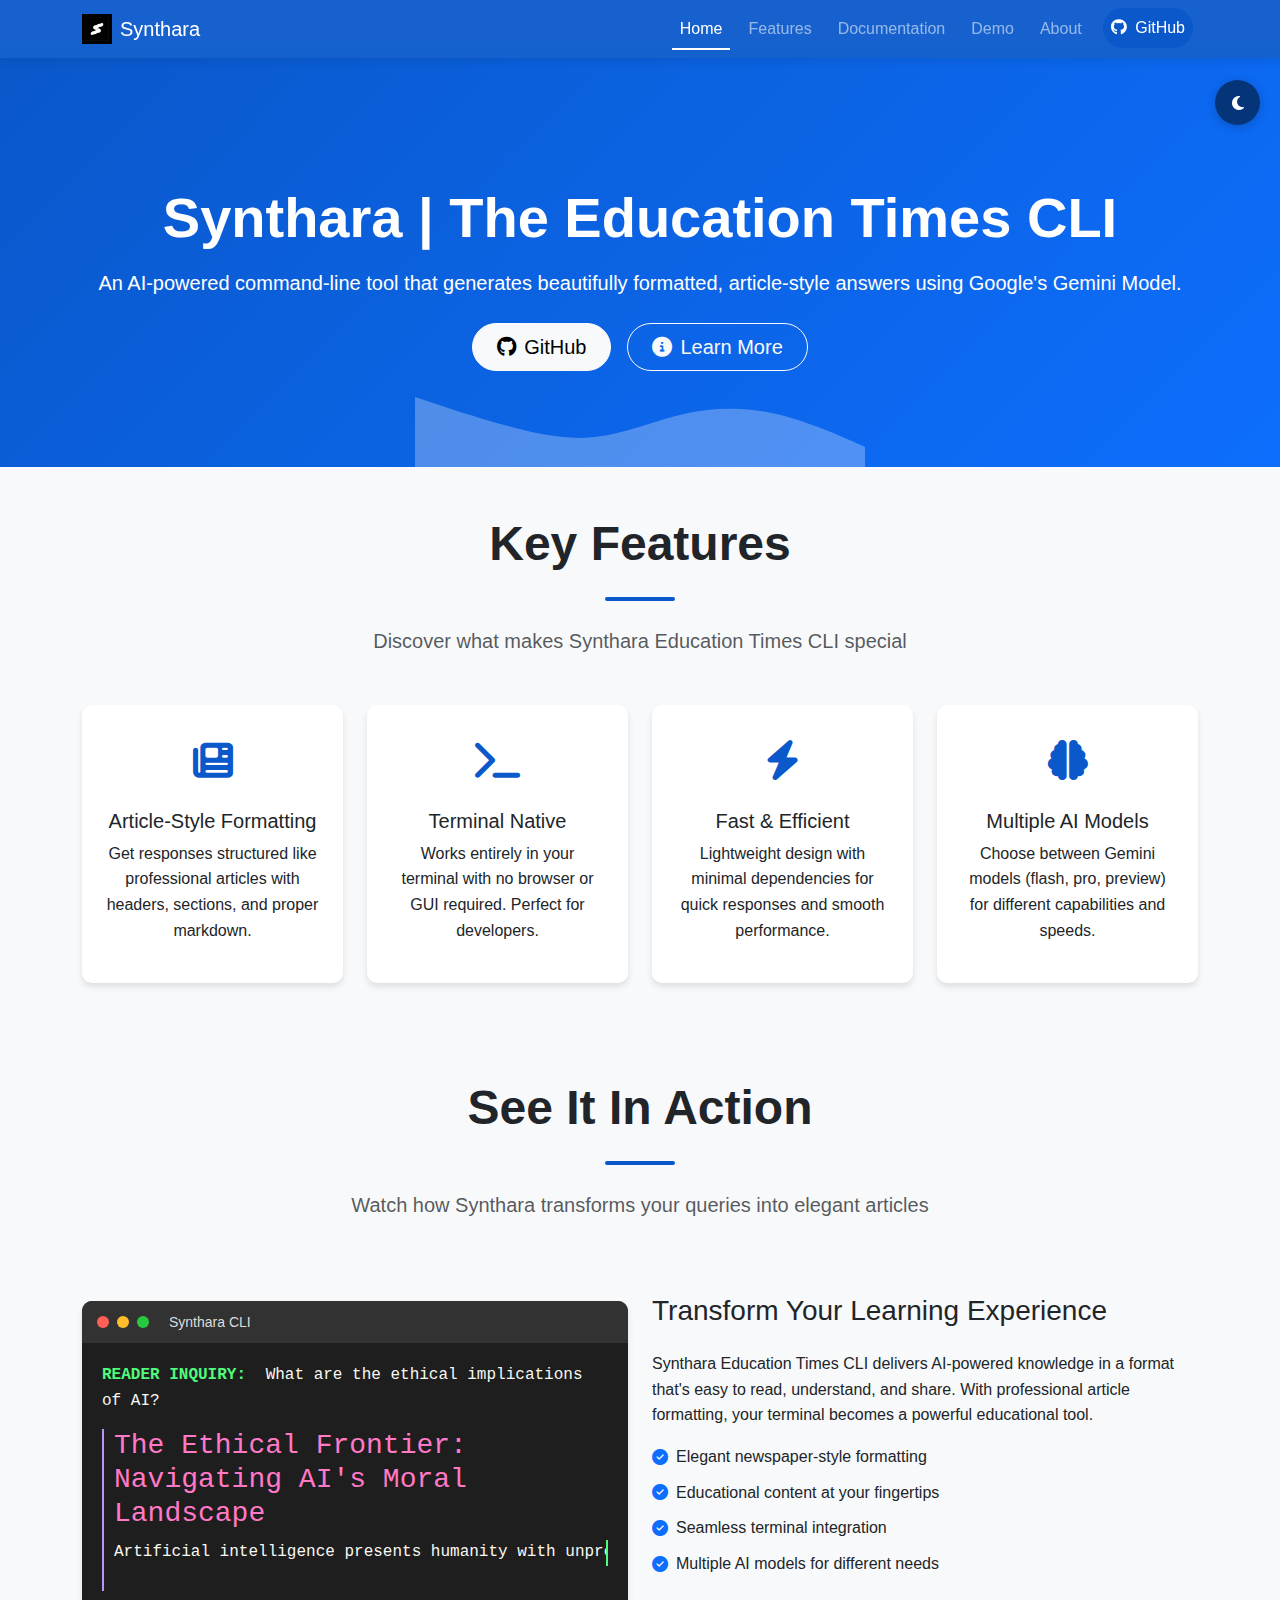
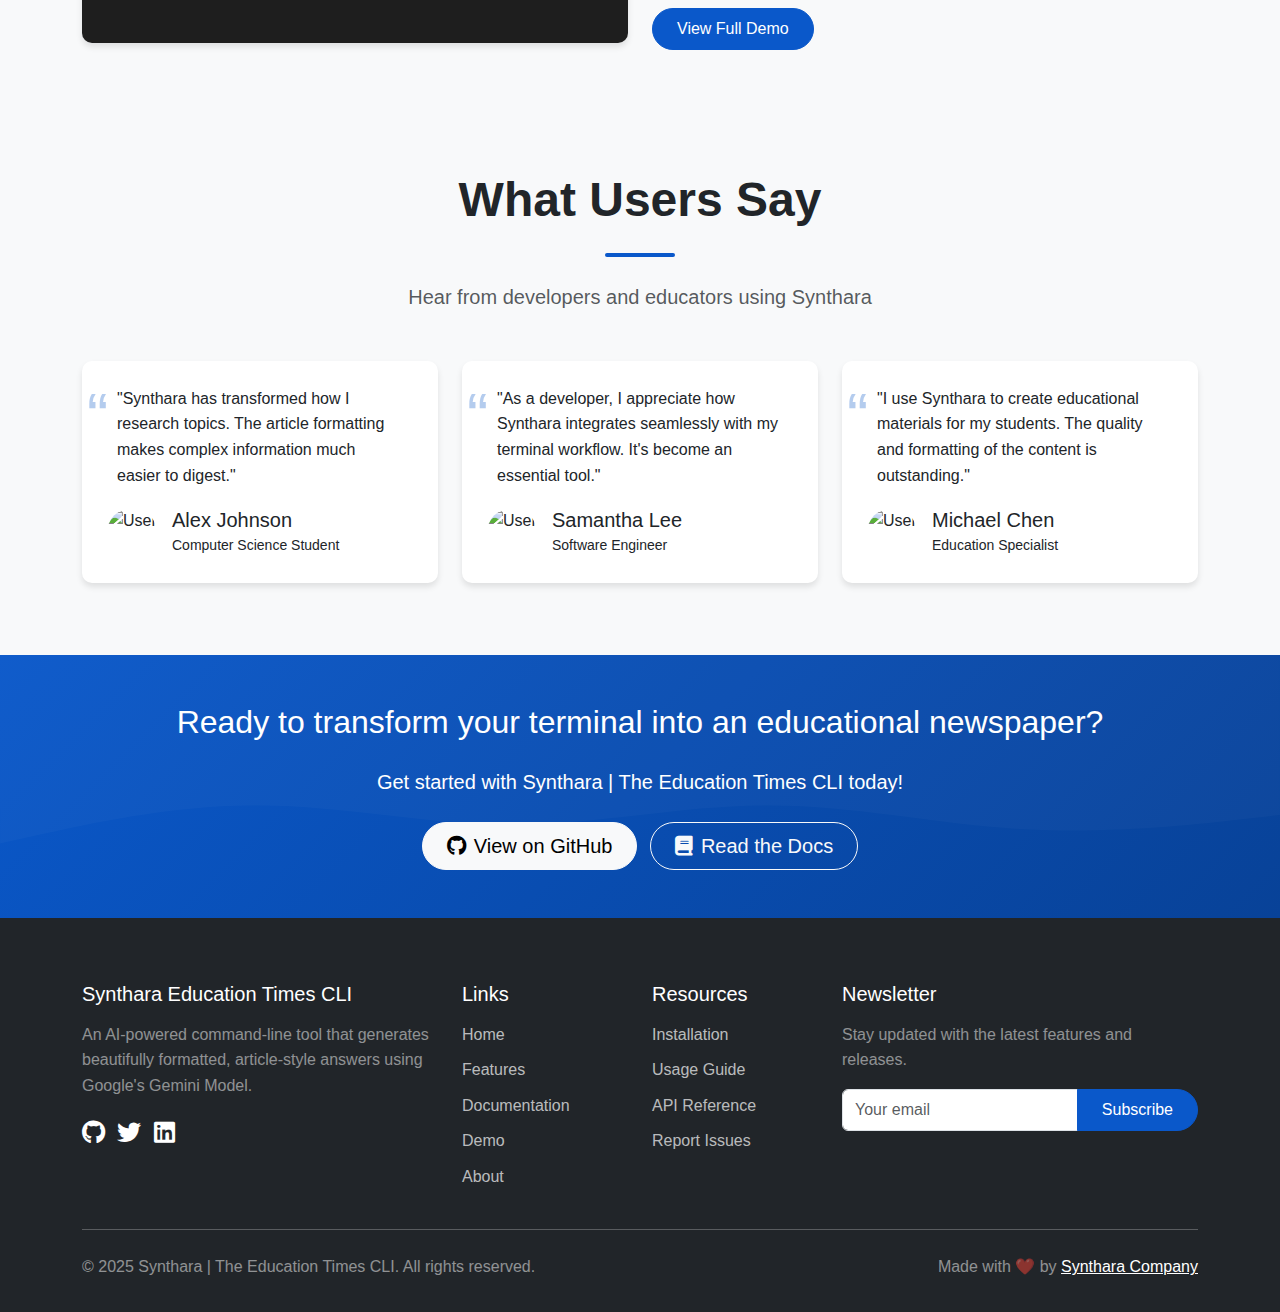
==== commit 5b3862a2: "feat: Add company logo, favicon, and update LinkedIn URL" ====
--- a/docs/index.html
+++ b/docs/index.html
@@ -252,7 +252,7 @@
                     <div class="social-links mt-3">
                         <a href="https://github.com/synthara-company/synthara-education-cli" class="me-2"><i class="fab fa-github"></i></a>
                         <a href="https://twitter.com/syntharacompany" class="me-2"><i class="fab fa-twitter"></i></a>
-                        <a href="https://linkedin.com/company/synthara" class="me-2"><i class="fab fa-linkedin"></i></a>
+                        <a href="https://www.linkedin.com/company/synthara-company/" class="me-2"><i class="fab fa-linkedin"></i></a>
                     </div>
                 </div>
                 <div class="col-lg-2 col-md-4 mb-4 mb-md-0">
